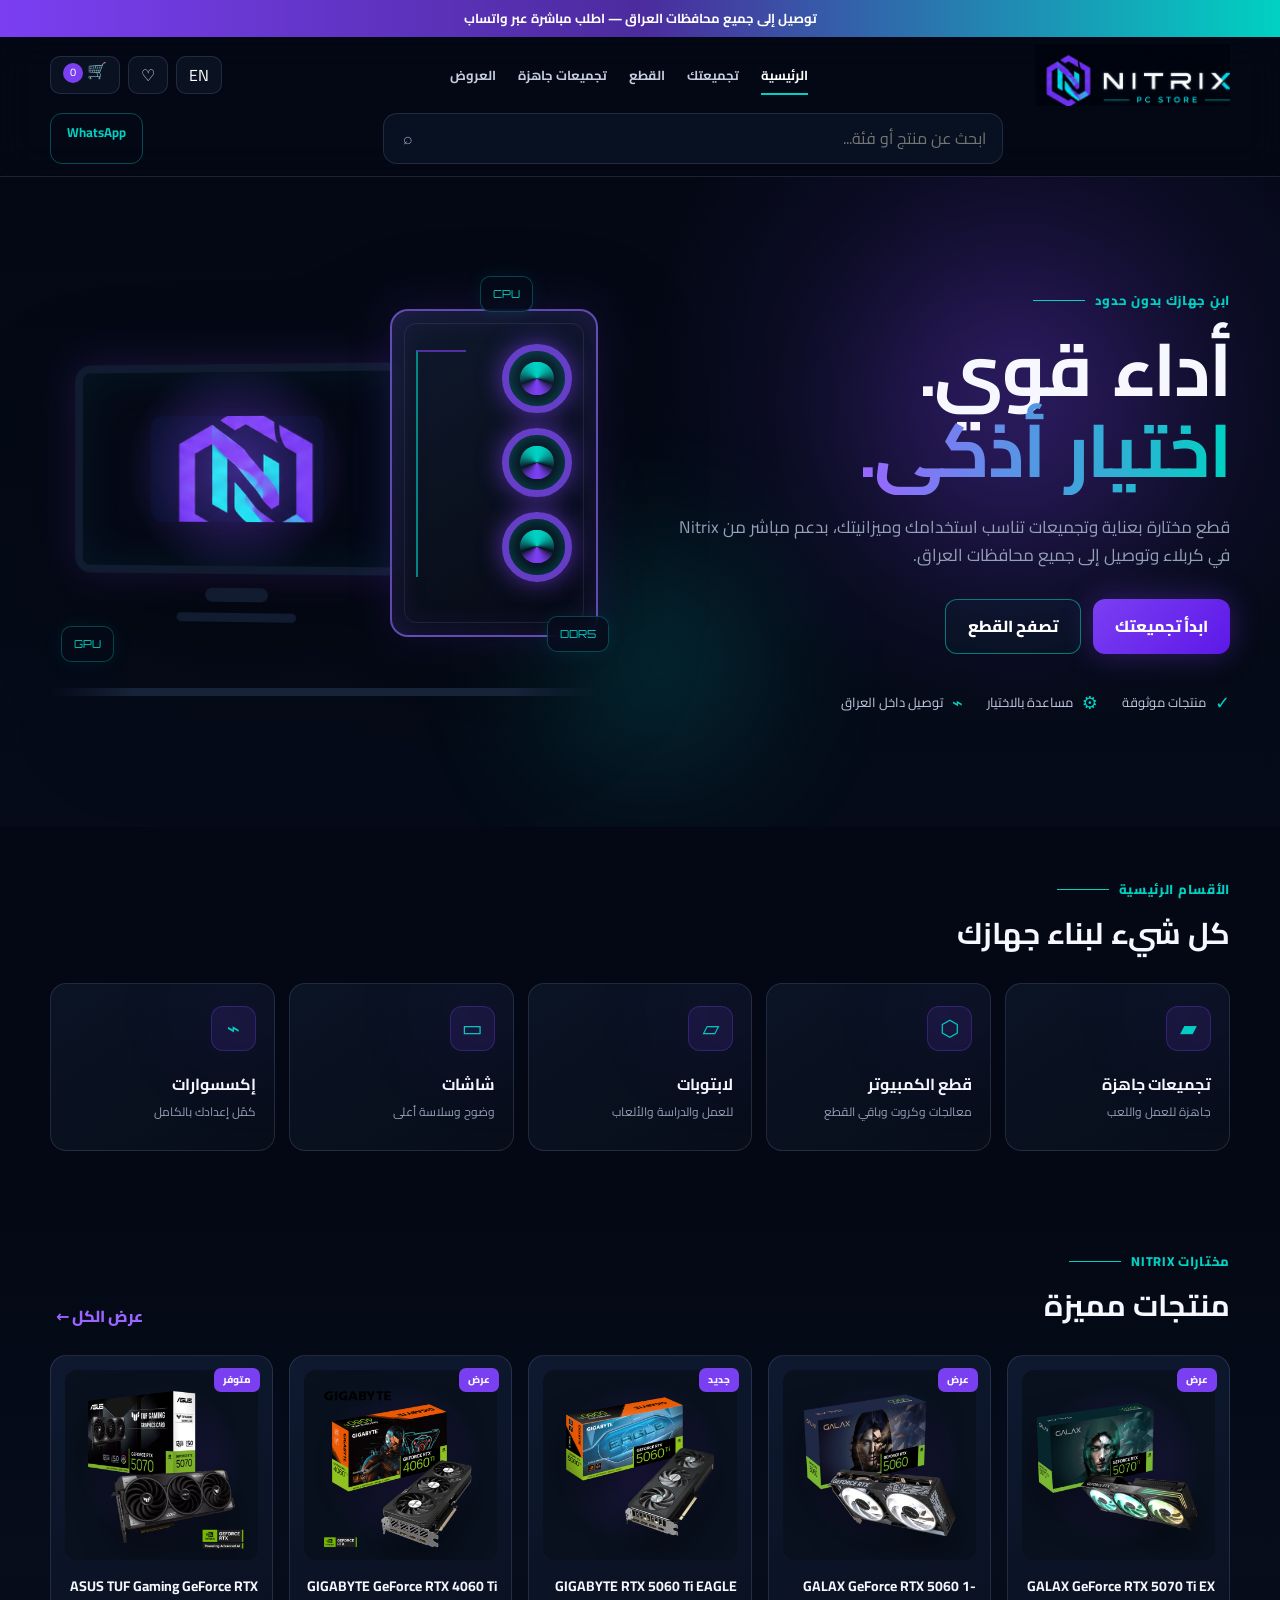
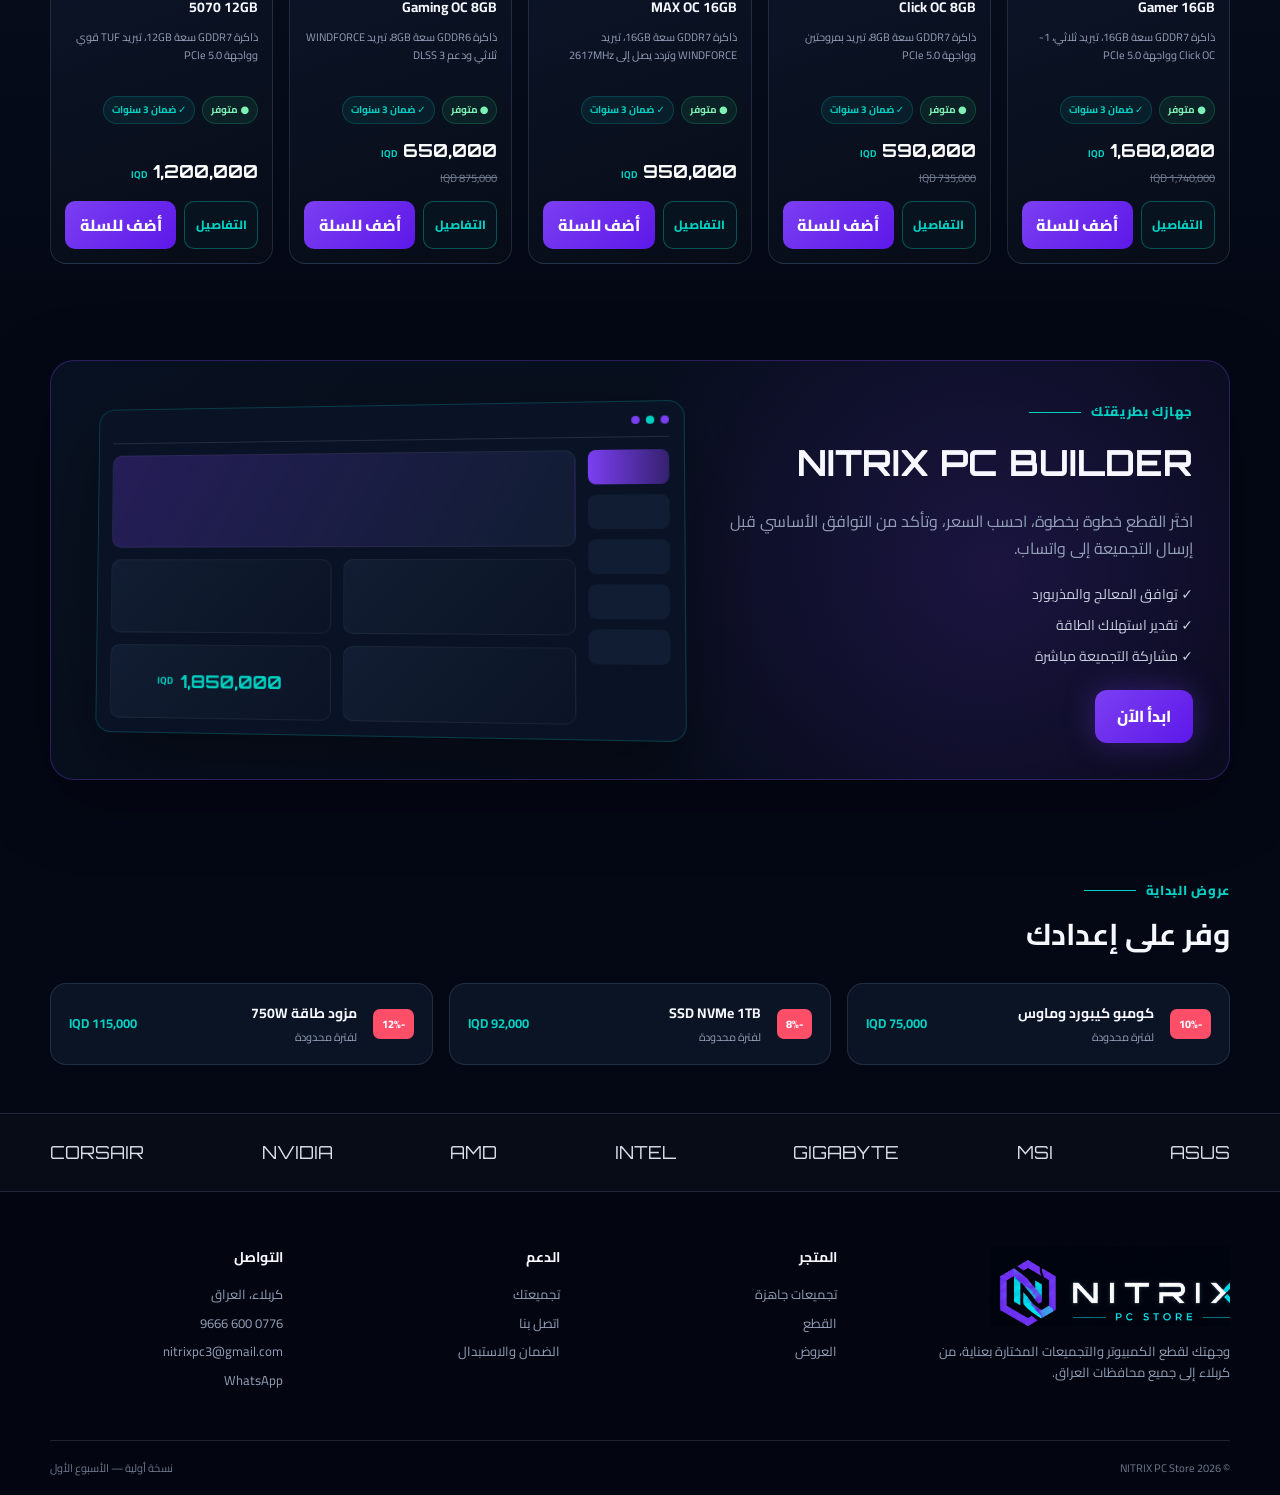
==== index.html @ d8cc4f09 "Add files via upload" ====
<!doctype html>
<html lang="ar" dir="rtl">
<head>
  <meta charset="utf-8" />
  <meta name="viewport" content="width=device-width,initial-scale=1" />
  <meta name="description" content="NITRIX PC Store — تجميعات وقطع كمبيوتر في كربلاء مع توصيل إلى جميع محافظات العراق" />
  <title>NITRIX | PC Store</title>
  <link rel="preconnect" href="https://fonts.googleapis.com">
  <link rel="preconnect" href="https://fonts.gstatic.com" crossorigin>
  <link href="https://fonts.googleapis.com/css2?family=Cairo:wght@400;500;600;700;800&family=Orbitron:wght@500;600;700&display=swap" rel="stylesheet">
  <link rel="stylesheet" href="styles.css" />
</head>
<body>
  <div class="announcement" data-i18n="announcement">توصيل إلى جميع محافظات العراق — اطلب مباشرة عبر واتساب</div>

  <header class="site-header">
    <div class="container header-row">
      <a class="brand" href="#home" aria-label="Nitrix home">
        <img src="assets/nitrix-logo-full.png" alt="NITRIX PC Store" />
      </a>

      <button class="menu-toggle" aria-label="فتح القائمة" aria-expanded="false">☰</button>
      <nav class="main-nav" aria-label="Main navigation">
        <a class="active" href="#home" data-i18n="navHome">الرئيسية</a>
        <a href="pc-builder.html" data-i18n="navBuilder">تجميعتك</a>
        <a href="graphics-cards.html" data-i18n="navComponents">القطع</a>
        <a href="#products" data-i18n="navPrebuilt">تجميعات جاهزة</a>
        <a href="#deals" data-i18n="navDeals">العروض</a>
      </nav>

      <div class="header-actions">
        <button class="lang-btn" id="langBtn" type="button">EN</button>
        <button class="icon-btn" aria-label="المفضلة">♡</button>
        <a class="cart-btn" href="cart.html" aria-label="السلة">🛒 <span id="cartCount">0</span></a>
      </div>
    </div>

    <div class="container search-row">
      <form class="search-box" id="searchForm">
        <input id="searchInput" type="search" data-i18n-placeholder="searchPlaceholder" placeholder="ابحث عن منتج أو فئة..." />
        <button type="submit" aria-label="بحث">⌕</button>
      </form>
      <a class="whatsapp-mini" href="https://wa.me/9647766009666" target="_blank" rel="noreferrer">WhatsApp</a>
    </div>
  </header>

  <main id="home">
    <section class="hero section-pad">
      <div class="hero-glow hero-glow-one"></div>
      <div class="hero-glow hero-glow-two"></div>
      <div class="container hero-grid">
        <div class="hero-copy">
          <span class="eyebrow" data-i18n="heroEyebrow">ابنِ جهازك بدون حدود</span>
          <h1 data-i18n="heroTitle">أداء قوي.<br><span>اختيار أذكى.</span></h1>
          <p data-i18n="heroText">قطع مختارة بعناية وتجميعات تناسب استخدامك وميزانيتك، بدعم مباشر من Nitrix في كربلاء وتوصيل إلى جميع محافظات العراق.</p>
          <div class="hero-actions">
            <a class="btn btn-primary" href="pc-builder.html" data-i18n="buildBtn">ابدأ تجميعتك</a>
            <a class="btn btn-outline" href="#categories" data-i18n="shopBtn">تصفح القطع</a>
          </div>
          <div class="trust-row">
            <div><strong>✓</strong><span data-i18n="trustQuality">منتجات موثوقة</span></div>
            <div><strong>⚙</strong><span data-i18n="trustSupport">مساعدة بالاختيار</span></div>
            <div><strong>⌁</strong><span data-i18n="trustDelivery">توصيل داخل العراق</span></div>
          </div>
        </div>

        <div class="hero-visual" aria-label="Gaming PC illustration">
          <div class="pc-scene">
            <div class="monitor">
              <img src="assets/nitrix-logo-icon.png" alt="Nitrix" />
              <div class="monitor-stand"></div>
            </div>
            <div class="pc-case">
              <div class="fan fan-one"></div>
              <div class="fan fan-two"></div>
              <div class="fan fan-three"></div>
              <span class="case-line"></span>
            </div>
            <div class="desk-line"></div>
          </div>
          <div class="floating-chip chip-one">GPU</div>
          <div class="floating-chip chip-two">CPU</div>
          <div class="floating-chip chip-three">DDR5</div>
        </div>
      </div>
    </section>

    <section id="categories" class="section-pad compact">
      <div class="container">
        <div class="section-head">
          <div>
            <span class="eyebrow" data-i18n="categoriesEyebrow">الأقسام الرئيسية</span>
            <h2 data-i18n="categoriesTitle">كل شيء لبناء جهازك</h2>
          </div>
        </div>
        <div class="category-grid">
          <a href="#products" class="category-card"><span class="cat-icon">▰</span><h3 data-i18n="catPrebuilt">تجميعات جاهزة</h3><p data-i18n="catPrebuiltText">جاهزة للعمل واللعب</p></a>
          <a href="graphics-cards.html" class="category-card"><span class="cat-icon">⬡</span><h3 data-i18n="catComponents">قطع الكمبيوتر</h3><p data-i18n="catComponentsText">معالجات وكروت وباقي القطع</p></a>
          <a href="#products" class="category-card"><span class="cat-icon">▱</span><h3 data-i18n="catLaptops">لابتوبات</h3><p data-i18n="catLaptopsText">للعمل والدراسة والألعاب</p></a>
          <a href="#products" class="category-card"><span class="cat-icon">▭</span><h3 data-i18n="catMonitors">شاشات</h3><p data-i18n="catMonitorsText">وضوح وسلاسة أعلى</p></a>
          <a href="#products" class="category-card"><span class="cat-icon">⌁</span><h3 data-i18n="catAccessories">إكسسوارات</h3><p data-i18n="catAccessoriesText">كمّل إعدادك بالكامل</p></a>
        </div>
      </div>
    </section>

    <section id="products" class="section-pad compact products-section">
      <div class="container">
        <div class="section-head">
          <div><span class="eyebrow" data-i18n="featuredEyebrow">مختارات Nitrix</span><h2 data-i18n="featuredTitle">منتجات مميزة</h2></div>
          <button class="text-link" id="showAllBtn" data-i18n="viewAll">عرض الكل ←</button>
        </div>
        <div class="product-grid" id="productGrid"></div>
      </div>
    </section>

    <section id="builder" class="section-pad compact">
      <div class="container builder-card">
        <div class="builder-copy">
          <span class="eyebrow" data-i18n="builderEyebrow">جهازك بطريقتك</span>
          <h2 data-i18n="builderTitle">NITRIX PC BUILDER</h2>
          <p data-i18n="builderText">اختَر القطع خطوة بخطوة، احسب السعر، وتأكد من التوافق الأساسي قبل إرسال التجميعة إلى واتساب.</p>
          <div class="builder-points">
            <span data-i18n="builderPoint1">✓ توافق المعالج والمذربورد</span>
            <span data-i18n="builderPoint2">✓ تقدير استهلاك الطاقة</span>
            <span data-i18n="builderPoint3">✓ مشاركة التجميعة مباشرة</span>
          </div>
          <a class="btn btn-primary" href="pc-builder.html" data-i18n="startBuilding">ابدأ الآن</a>
        </div>
        <div class="builder-ui" aria-hidden="true">
          <div class="builder-top"><i></i><i></i><i></i></div>
          <div class="builder-layout">
            <div class="builder-sidebar"><span></span><span></span><span></span><span></span><span></span></div>
            <div class="builder-main">
              <div class="ui-card wide"></div>
              <div class="ui-row"><div class="ui-card"></div><div class="ui-card"></div></div>
              <div class="ui-row"><div class="ui-card"></div><div class="ui-card price"><b>1,850,000</b><small>IQD</small></div></div>
            </div>
          </div>
        </div>
      </div>
    </section>

    <section id="deals" class="section-pad compact">
      <div class="container">
        <div class="section-head">
          <div><span class="eyebrow" data-i18n="dealsEyebrow">عروض البداية</span><h2 data-i18n="dealsTitle">وفر على إعدادك</h2></div>
        </div>
        <div class="deals-grid">
          <article class="deal-card"><span>-10%</span><div><h3 data-i18n="deal1">كومبو كيبورد وماوس</h3><p data-i18n="dealLimited">لفترة محدودة</p></div><strong>75,000 IQD</strong></article>
          <article class="deal-card"><span>-8%</span><div><h3 data-i18n="deal2">SSD NVMe 1TB</h3><p data-i18n="dealLimited">لفترة محدودة</p></div><strong>92,000 IQD</strong></article>
          <article class="deal-card"><span>-12%</span><div><h3 data-i18n="deal3">مزود طاقة 750W</h3><p data-i18n="dealLimited">لفترة محدودة</p></div><strong>115,000 IQD</strong></article>
        </div>
      </div>
    </section>

    <section class="brands-strip">
      <div class="container brands-row" aria-label="Brands">
        <span>ASUS</span><span>MSI</span><span>GIGABYTE</span><span>INTEL</span><span>AMD</span><span>NVIDIA</span><span>CORSAIR</span>
      </div>
    </section>
  </main>

  <footer class="site-footer">
    <div class="container footer-grid">
      <div class="footer-brand">
        <img src="assets/nitrix-logo-full.png" alt="NITRIX" />
        <p data-i18n="footerText">وجهتك لقطع الكمبيوتر والتجميعات المختارة بعناية، من كربلاء إلى جميع محافظات العراق.</p>
      </div>
      <div><h3 data-i18n="footerShop">المتجر</h3><a href="#products" data-i18n="navPrebuilt">تجميعات جاهزة</a><a href="graphics-cards.html" data-i18n="navComponents">القطع</a><a href="#deals" data-i18n="navDeals">العروض</a></div>
      <div><h3 data-i18n="footerSupport">الدعم</h3><a href="pc-builder.html" data-i18n="navBuilder">تجميعتك</a><a href="https://wa.me/9647766009666" target="_blank" data-i18n="contactUs">اتصل بنا</a><a href="#" data-i18n="warranty">الضمان والاستبدال</a></div>
      <div><h3 data-i18n="footerContact">التواصل</h3><p>كربلاء، العراق</p><a href="tel:+9647766009666">0776 600 9666</a><a href="mailto:nitrixpc3@gmail.com">nitrixpc3@gmail.com</a><a href="https://wa.me/9647766009666" target="_blank">WhatsApp</a></div>
    </div>
    <div class="container footer-bottom"><span>© 2026 NITRIX PC Store</span><span data-i18n="prototypeNote">نسخة أولية — الأسبوع الأول</span></div>
  </footer>

  <div class="toast" id="toast" role="status" aria-live="polite"></div>
  <script src="products.js"></script>
  <script src="script.js"></script>
</body>
</html>
---- styles.css ----
:root{
  --bg:#040815;--bg-soft:#08101f;--card:#0b1425;--card-2:#0e1930;
  --text:#f7f8ff;--muted:#94a0b8;--purple:#7b3ff2;--purple-2:#9b65ff;
  --cyan:#00d1c2;--line:rgba(161,180,220,.16);--danger:#ff4f68;
  --shadow:0 20px 70px rgba(0,0,0,.35);--radius:18px;
}
*{box-sizing:border-box}html{scroll-behavior:smooth}body{margin:0;background:var(--bg);color:var(--text);font-family:"Cairo",system-ui,sans-serif;line-height:1.65;overflow-x:hidden}
a{color:inherit;text-decoration:none}button,input{font:inherit}.container{width:min(1180px,calc(100% - 32px));margin:auto}.section-pad{padding:72px 0}.section-pad.compact{padding:48px 0}.announcement{padding:8px 16px;text-align:center;background:linear-gradient(90deg,var(--purple),#4c2b9e,var(--cyan));font-size:13px;font-weight:700;color:white}.site-header{position:sticky;top:0;z-index:50;background:rgba(4,8,21,.88);backdrop-filter:blur(18px);border-bottom:1px solid var(--line)}.header-row{min-height:76px;display:flex;align-items:center;gap:24px}.brand{display:block;width:195px;min-width:195px;overflow:hidden}.brand img{display:block;width:100%;height:62px;object-fit:cover;object-position:center}.main-nav{display:flex;align-items:center;gap:22px;margin-inline:auto}.main-nav a{font-size:13px;font-weight:700;color:#c7cde0;position:relative;padding:26px 0}.main-nav a:after{content:"";position:absolute;inset-inline:0;bottom:17px;height:2px;background:var(--cyan);transform:scaleX(0);transition:.2s}.main-nav a:hover,.main-nav a.active{color:white}.main-nav a:hover:after,.main-nav a.active:after{transform:scaleX(1)}.header-actions{display:flex;gap:8px;align-items:center}.lang-btn,.icon-btn,.cart-btn,.menu-toggle{border:1px solid var(--line);background:#0a1222;color:white;border-radius:10px;min-height:38px;padding:0 12px;cursor:pointer}.cart-btn span{display:inline-grid;place-items:center;min-width:20px;height:20px;border-radius:20px;background:var(--purple);font-size:11px}.menu-toggle{display:none;font-size:20px}.search-row{display:flex;gap:12px;padding-bottom:12px}.search-box{display:flex;flex:1;max-width:620px;margin-inline:auto;background:#081121;border:1px solid var(--line);border-radius:14px;overflow:hidden}.search-box input{flex:1;background:none;border:0;outline:0;color:white;padding:11px 16px}.search-box button{width:48px;background:none;border:0;color:var(--muted);cursor:pointer}.whatsapp-mini{border:1px solid rgba(0,209,194,.35);color:var(--cyan);padding:8px 16px;border-radius:12px;font-weight:700;font-size:13px}.hero{position:relative;min-height:650px;display:flex;align-items:center;background:radial-gradient(circle at 80% 28%,rgba(123,63,242,.15),transparent 33%),linear-gradient(180deg,#040815,#050b18);overflow:hidden}.hero-grid{display:grid;grid-template-columns:1.05fr 1fr;align-items:center;gap:56px;position:relative;z-index:2}.hero-copy h1{font-family:"Orbitron","Cairo",sans-serif;font-size:clamp(42px,6vw,74px);line-height:1.1;margin:14px 0 24px;letter-spacing:-2px}.hero-copy h1 span{color:transparent;background:linear-gradient(90deg,var(--purple-2),var(--cyan));background-clip:text;-webkit-background-clip:text}.hero-copy p{max-width:620px;color:var(--muted);font-size:17px;margin-bottom:30px}.eyebrow{display:inline-flex;align-items:center;gap:10px;color:var(--cyan);font-size:13px;font-weight:800;letter-spacing:.7px;text-transform:uppercase}.eyebrow:after{content:"";width:52px;height:1px;background:var(--cyan)}.hero-actions{display:flex;gap:12px;flex-wrap:wrap}.btn{border:0;border-radius:12px;padding:13px 22px;font-weight:800;cursor:pointer;display:inline-flex;align-items:center;justify-content:center;transition:.2s}.btn-primary{background:linear-gradient(135deg,var(--purple),#5d18e8);color:white;box-shadow:0 0 30px rgba(123,63,242,.35)}.btn-primary:hover{transform:translateY(-2px);box-shadow:0 0 40px rgba(123,63,242,.5)}.btn-outline{border:1px solid rgba(0,209,194,.55);color:white;background:rgba(0,209,194,.03)}.trust-row{display:flex;gap:24px;margin-top:34px;flex-wrap:wrap}.trust-row div{display:flex;align-items:center;gap:9px;color:#c4cbe0;font-size:13px}.trust-row strong{color:var(--cyan);font-size:18px}.hero-visual{position:relative;min-height:470px}.pc-scene{position:absolute;inset:30px 0 20px;filter:drop-shadow(0 30px 50px rgba(0,0,0,.45))}.monitor{position:absolute;left:4%;top:16%;width:60%;aspect-ratio:16/10;border:8px solid #111c30;border-radius:16px;background:radial-gradient(circle at center,rgba(123,63,242,.45),rgba(4,8,21,.92) 60%),linear-gradient(135deg,#09162b,#050816);box-shadow:inset 0 0 45px rgba(0,209,194,.08),0 0 40px rgba(123,63,242,.2);display:grid;place-items:center;transform:perspective(900px) rotateY(-5deg)}.monitor img{width:55%;height:55%;object-fit:cover;border-radius:10px;mix-blend-mode:screen}.monitor-stand{position:absolute;width:20%;height:14px;background:#111c30;bottom:-36px;border-radius:10px}.monitor-stand:after{content:"";position:absolute;width:120px;height:9px;background:#111c30;left:50%;transform:translateX(-50%);top:25px;border-radius:10px}.pc-case{position:absolute;right:0;top:3%;width:38%;height:78%;border:2px solid rgba(143,107,255,.65);border-radius:18px;background:linear-gradient(145deg,rgba(17,28,48,.92),rgba(6,10,20,.95));box-shadow:inset 0 0 35px rgba(123,63,242,.18),0 0 45px rgba(123,63,242,.15);overflow:hidden}.pc-case:before{content:"";position:absolute;inset:12px;border:1px solid rgba(255,255,255,.08);border-radius:12px}.fan{position:absolute;right:12%;width:34%;aspect-ratio:1;border-radius:50%;border:7px solid rgba(132,78,255,.75);box-shadow:0 0 25px rgba(123,63,242,.65),inset 0 0 18px rgba(0,209,194,.35)}.fan:before,.fan:after{content:"";position:absolute;inset:20%;border-radius:50%;background:conic-gradient(var(--cyan),transparent 30%,var(--purple),transparent 70%,var(--cyan));animation:spin 4s linear infinite}.fan-one{top:10%}.fan-two{top:36%}.fan-three{top:62%}.case-line{position:absolute;left:12%;top:12%;width:24%;height:70%;border-left:2px solid var(--cyan);border-top:2px solid var(--purple);opacity:.6}.desk-line{position:absolute;left:0;right:0;bottom:5%;height:8px;border-radius:10px;background:linear-gradient(90deg,transparent,#172339 15%,#172339 85%,transparent)}.floating-chip{position:absolute;padding:8px 12px;border:1px solid rgba(0,209,194,.3);background:rgba(5,11,24,.72);backdrop-filter:blur(8px);border-radius:10px;color:var(--cyan);font-family:"Orbitron";font-size:11px;box-shadow:0 0 20px rgba(0,209,194,.08)}.chip-one{left:2%;bottom:16%}.chip-two{right:12%;top:2%}.chip-three{right:-2%;bottom:18%}.hero-glow{position:absolute;border-radius:50%;filter:blur(80px);opacity:.25}.hero-glow-one{width:280px;height:280px;background:var(--purple);right:10%;top:15%}.hero-glow-two{width:180px;height:180px;background:var(--cyan);right:42%;bottom:12%}@keyframes spin{to{transform:rotate(360deg)}}.section-head{display:flex;align-items:end;justify-content:space-between;gap:20px;margin-bottom:24px}.section-head h2{margin:8px 0 0;font-size:30px}.text-link{border:0;background:none;color:var(--purple-2);font-weight:800;cursor:pointer}.category-grid{display:grid;grid-template-columns:repeat(5,1fr);gap:14px}.category-card{padding:22px 18px;background:linear-gradient(145deg,var(--card),#070d19);border:1px solid var(--line);border-radius:16px;min-height:168px;position:relative;overflow:hidden;transition:.25s}.category-card:before{content:"";position:absolute;width:90px;height:90px;border-radius:50%;background:var(--purple);filter:blur(55px);opacity:.12;top:-20px;right:-20px}.category-card:hover{transform:translateY(-5px);border-color:rgba(123,63,242,.6)}.cat-icon{display:grid;place-items:center;width:45px;height:45px;border-radius:12px;background:rgba(123,63,242,.12);border:1px solid rgba(123,63,242,.3);color:var(--cyan);font-size:22px}.category-card h3{font-size:16px;margin:20px 0 5px}.category-card p{margin:0;color:var(--muted);font-size:12px}.products-section{background:linear-gradient(180deg,transparent,rgba(8,16,31,.55),transparent)}.product-grid{display:grid;grid-template-columns:repeat(auto-fit,minmax(205px,1fr));gap:16px}.product-card{background:linear-gradient(160deg,var(--card-2),#070c17);border:1px solid var(--line);border-radius:16px;padding:14px;position:relative;display:flex;flex-direction:column;min-height:445px;transition:.25s}.product-card:hover{transform:translateY(-5px);border-color:rgba(123,63,242,.55);box-shadow:0 20px 55px rgba(0,0,0,.28)}.product-badge{position:absolute;top:12px;right:12px;padding:4px 9px;border-radius:7px;background:var(--purple);font-size:10px;font-weight:800;z-index:2}.product-visual{height:190px;border-radius:12px;background:radial-gradient(circle,rgba(123,63,242,.22),transparent 60%),#09111f;display:grid;place-items:center;margin-bottom:16px;overflow:hidden;padding:10px}.product-visual img{width:100%;height:100%;object-fit:contain;filter:drop-shadow(0 16px 18px rgba(0,0,0,.45));transition:.25s}.product-card:hover .product-visual img{transform:scale(1.035)}.product-card h3{font-size:14px;margin:0 0 8px;line-height:1.55;min-height:44px}.product-specs{margin:0 0 12px;color:var(--muted);font-size:11px;line-height:1.7;min-height:56px}.product-meta{display:flex;flex-wrap:wrap;gap:7px;margin-bottom:12px}.stock-pill,.warranty-pill{display:inline-flex;align-items:center;padding:5px 8px;border-radius:999px;font-size:10px;font-weight:700}.stock-pill{color:#7ef2b5;background:rgba(31,197,120,.1);border:1px solid rgba(31,197,120,.24)}.warranty-pill{color:var(--cyan);background:rgba(0,209,194,.08);border:1px solid rgba(0,209,194,.2)}.price-wrap{margin-top:auto}.price{font-family:"Orbitron";font-size:18px;font-weight:700;color:white}.price small{font-size:10px;color:var(--cyan);font-family:"Cairo"}.old-price{margin-top:3px;color:#717c91;font-size:11px;text-decoration:line-through}.add-btn{margin-top:14px;width:100%;background:linear-gradient(135deg,var(--purple),#5d18e8);border:0;color:white;padding:11px;border-radius:10px;font-weight:800;cursor:pointer}.add-btn:hover{filter:brightness(1.12)}.builder-card{display:grid;grid-template-columns:.9fr 1.1fr;align-items:center;gap:32px;padding:36px;border:1px solid rgba(123,63,242,.32);border-radius:24px;background:radial-gradient(circle at 80% 50%,rgba(123,63,242,.18),transparent 40%),linear-gradient(135deg,#081121,#050916);overflow:hidden;box-shadow:var(--shadow)}.builder-copy h2{font-family:"Orbitron";font-size:36px;margin:9px 0 12px}.builder-copy p{color:var(--muted)}.builder-points{display:grid;gap:8px;margin:22px 0}.builder-points span{color:#cad0df;font-size:14px}.builder-ui{background:#091325;border:1px solid rgba(0,209,194,.22);border-radius:16px;padding:14px;transform:perspective(1000px) rotateY(-6deg) rotateX(2deg);box-shadow:0 30px 80px rgba(0,0,0,.4)}.builder-top{display:flex;gap:6px;padding-bottom:12px;border-bottom:1px solid var(--line)}.builder-top i{width:8px;height:8px;border-radius:50%;background:var(--purple)}.builder-top i:nth-child(2){background:var(--cyan)}.builder-layout{display:grid;grid-template-columns:78px 1fr;gap:12px;padding-top:12px}.builder-sidebar{display:grid;align-content:start;gap:10px}.builder-sidebar span{height:34px;border-radius:8px;background:#111d32}.builder-sidebar span:first-child{background:linear-gradient(90deg,var(--purple),#34216f)}.builder-main{display:grid;gap:12px}.ui-row{display:grid;grid-template-columns:1fr 1fr;gap:12px}.ui-card{height:75px;border-radius:10px;background:linear-gradient(135deg,#111d32,#0b1425);border:1px solid rgba(255,255,255,.05)}.ui-card.wide{height:95px;background:linear-gradient(120deg,rgba(123,63,242,.25),#111d32)}.ui-card.price{display:flex;align-items:center;justify-content:center;gap:8px;color:var(--cyan)}.deals-grid{display:grid;grid-template-columns:repeat(3,1fr);gap:16px}.deal-card{display:grid;grid-template-columns:auto 1fr auto;align-items:center;gap:16px;padding:18px;background:var(--card);border:1px solid var(--line);border-radius:16px}.deal-card>span{background:var(--danger);padding:6px 9px;border-radius:7px;font-weight:800;font-size:11px}.deal-card h3{margin:0;font-size:14px}.deal-card p{margin:2px 0 0;color:var(--muted);font-size:11px}.deal-card strong{color:var(--cyan);font-size:13px}.brands-strip{border-block:1px solid var(--line);background:#070c16}.brands-row{display:flex;gap:44px;justify-content:space-between;align-items:center;overflow:auto;padding:24px 0;font-family:"Orbitron";color:#d9ddea;font-size:18px;white-space:nowrap}.site-footer{padding-top:54px;background:#030610}.footer-grid{display:grid;grid-template-columns:1.5fr repeat(3,1fr);gap:44px}.footer-brand img{width:240px;height:80px;object-fit:cover}.footer-brand p{max-width:310px;color:var(--muted)}.footer-grid h3{font-size:14px;margin:0 0 15px}.footer-grid a,.footer-grid p{display:block;color:var(--muted);font-size:13px;margin:7px 0}.footer-grid a:hover{color:var(--cyan)}.footer-bottom{margin-top:42px;padding:18px 0;border-top:1px solid var(--line);display:flex;justify-content:space-between;color:#6f7990;font-size:11px}.toast{position:fixed;bottom:24px;left:50%;transform:translate(-50%,30px);background:#111a2d;border:1px solid rgba(0,209,194,.35);color:white;padding:12px 18px;border-radius:12px;opacity:0;pointer-events:none;transition:.25s;z-index:99}.toast.show{opacity:1;transform:translate(-50%,0)}
@media(max-width:1000px){.main-nav{position:fixed;top:120px;left:16px;right:16px;background:#08101f;border:1px solid var(--line);border-radius:16px;padding:12px;display:none;flex-direction:column;align-items:stretch}.main-nav.open{display:flex}.main-nav a{padding:10px}.main-nav a:after{display:none}.menu-toggle{display:block}.header-row{gap:10px}.brand{margin-inline-end:auto}.hero-grid,.builder-card{grid-template-columns:1fr}.hero-visual{min-height:420px}.category-grid{grid-template-columns:repeat(3,1fr)}.product-grid{grid-template-columns:repeat(2,1fr)}.footer-grid{grid-template-columns:repeat(2,1fr)}}
@media(max-width:650px){.container{width:min(100% - 22px,1180px)}.section-pad{padding:52px 0}.section-pad.compact{padding:36px 0}.announcement{font-size:11px}.header-row{min-height:66px}.brand{width:145px;min-width:145px}.brand img{height:52px}.header-actions .icon-btn{display:none}.search-row{padding-bottom:10px}.whatsapp-mini{display:none}.hero{min-height:auto}.hero-grid{gap:20px}.hero-copy h1{font-size:39px;letter-spacing:-1px}.hero-copy p{font-size:15px}.hero-visual{min-height:330px}.category-grid{grid-template-columns:repeat(2,1fr)}.category-card{min-height:150px}.product-grid{grid-template-columns:1fr}.product-card{min-height:430px}.builder-card{padding:22px}.builder-copy h2{font-size:27px}.builder-ui{transform:none}.deals-grid{grid-template-columns:1fr}.deal-card{grid-template-columns:auto 1fr}.deal-card strong{grid-column:2}.footer-grid{grid-template-columns:1fr 1fr;gap:25px}.footer-brand{grid-column:1/-1}.footer-bottom{flex-direction:column;gap:6px}.trust-row{gap:14px}.monitor{width:62%}.pc-case{width:38%}}
.product-actions-row{display:grid;grid-template-columns:.8fr 1.2fr;gap:8px;margin-top:14px}.product-actions-row .add-btn{margin-top:0}.details-btn{display:flex;align-items:center;justify-content:center;border:1px solid rgba(0,209,194,.34);color:var(--cyan);border-radius:10px;padding:10px 8px;font-size:12px;font-weight:800;background:rgba(0,209,194,.03)}.details-btn:hover{background:rgba(0,209,194,.1)}
/* Catalog page */
.catalog-hero{padding:58px 0 38px;background:radial-gradient(circle at 85% 30%,rgba(123,63,242,.18),transparent 32%),linear-gradient(180deg,#050a18,#070d1b);border-bottom:1px solid var(--line)}
.catalog-hero-inner{display:flex;align-items:end;justify-content:space-between;gap:30px}.catalog-hero h1{font-family:"Orbitron","Cairo",sans-serif;font-size:clamp(38px,6vw,68px);margin:8px 0 10px}.catalog-hero p{max-width:720px;color:var(--muted);margin:0}.catalog-stat{min-width:170px;padding:20px;border:1px solid rgba(123,63,242,.35);border-radius:18px;background:rgba(9,17,33,.75);text-align:center}.catalog-stat strong{display:block;font-family:"Orbitron";font-size:34px;color:var(--cyan)}.catalog-stat span{font-size:12px;color:var(--muted)}
.catalog-layout{display:grid;grid-template-columns:250px 1fr;gap:24px;align-items:start}.filters-panel{position:sticky;top:150px;padding:20px;background:linear-gradient(145deg,var(--card),#070d18);border:1px solid var(--line);border-radius:18px}.filter-heading{display:flex;align-items:center;justify-content:space-between;margin-bottom:18px}.filter-heading h2{margin:0;font-size:18px}.filter-heading button{border:0;background:none;color:var(--cyan);font-size:11px;cursor:pointer}.filter-label{display:block;color:#dce2f1;font-size:12px;font-weight:800;margin-bottom:8px}.filter-input{width:100%;border:1px solid var(--line);background:#071020;color:white;border-radius:10px;padding:10px 12px;outline:none}.filter-input:focus{border-color:rgba(0,209,194,.55)}.filter-group{padding-top:18px;margin-top:18px;border-top:1px solid var(--line)}.filter-group label{display:flex;align-items:center;gap:9px;color:var(--muted);font-size:13px;margin:9px 0;cursor:pointer}.filter-group input{accent-color:var(--purple)}.catalog-content{min-width:0}.catalog-toolbar{display:flex;align-items:center;justify-content:space-between;gap:16px;padding:0 0 16px}.catalog-toolbar p{margin:0;color:var(--muted);font-size:13px}.catalog-toolbar select{background:#091223;color:white;border:1px solid var(--line);border-radius:10px;padding:9px 12px}.catalog-grid{grid-template-columns:repeat(3,minmax(0,1fr))}.empty-state{grid-column:1/-1;padding:50px 20px;text-align:center;border:1px dashed rgba(123,63,242,.35);border-radius:18px;color:var(--muted)}

/* Product detail page */
.product-page-section{padding:32px 0 58px;background:radial-gradient(circle at 18% 25%,rgba(0,209,194,.08),transparent 30%),linear-gradient(180deg,#050916,#050a16)}.breadcrumbs{display:flex;align-items:center;gap:8px;color:var(--muted);font-size:12px;margin-bottom:24px;overflow:auto;white-space:nowrap}.breadcrumbs a:hover{color:var(--cyan)}.product-detail{display:grid;grid-template-columns:1fr 1fr;gap:34px;align-items:stretch}.product-gallery,.product-info-panel{border:1px solid var(--line);border-radius:24px;background:linear-gradient(150deg,#0a1325,#060b16);overflow:hidden}.product-gallery{padding:24px}.main-product-image{min-height:510px;display:grid;place-items:center;border-radius:18px;background:radial-gradient(circle,rgba(123,63,242,.22),transparent 58%),#07101e;padding:28px}.main-product-image img{width:100%;height:100%;max-height:460px;object-fit:contain;filter:drop-shadow(0 28px 32px rgba(0,0,0,.5))}.gallery-note{margin-top:14px;text-align:center;color:#79839a;font-family:"Orbitron";font-size:11px;letter-spacing:1px}.product-info-panel{padding:34px;position:relative}.product-page-badge{display:inline-flex;padding:5px 10px;border-radius:8px;background:var(--purple);font-size:11px;font-weight:800}.product-brand{color:var(--cyan);font-family:"Orbitron";font-size:12px;letter-spacing:1px;margin:18px 0 7px}.product-info-panel h1{font-size:clamp(27px,4vw,45px);line-height:1.25;margin:0 0 14px}.product-page-desc{color:var(--muted);font-size:15px;margin:0 0 18px}.product-page-meta{margin:12px 0 20px}.delivery-pill{display:inline-flex;align-items:center;padding:5px 8px;border-radius:999px;font-size:10px;font-weight:700;color:#d7c7ff;background:rgba(123,63,242,.1);border:1px solid rgba(123,63,242,.26)}.price-box{padding:20px;border:1px solid rgba(0,209,194,.2);background:rgba(0,209,194,.035);border-radius:16px}.price-box>span{display:block;color:var(--muted);font-size:12px}.price-box strong{display:block;font-family:"Orbitron";font-size:31px;margin:3px 0;color:white}.price-box strong small{font-family:"Cairo";font-size:12px;color:var(--cyan)}.price-box del{display:block;color:#6f7890;font-size:13px}.price-box p{margin:8px 0 0;color:#7f8aa2;font-size:11px}.purchase-row{display:flex;align-items:center;justify-content:space-between;margin:22px 0 14px}.purchase-row>span{font-size:13px;font-weight:800}.qty-control{display:flex;align-items:center;border:1px solid var(--line);border-radius:10px;overflow:hidden}.qty-control button{width:38px;height:38px;border:0;background:#0b1528;color:white;cursor:pointer}.qty-control b{min-width:42px;text-align:center}.product-cta-row{display:grid;grid-template-columns:1fr 1fr;gap:10px}.whatsapp-order{background:#12a96f;color:white}.whatsapp-order:hover{filter:brightness(1.08)}.detail-lower-grid{display:grid;grid-template-columns:1.3fr .7fr;gap:22px}.specs-card,.service-card{background:linear-gradient(145deg,var(--card),#070c17);border:1px solid var(--line);border-radius:20px;padding:26px}.specs-card h2{margin:8px 0 22px}.specs-table{display:grid}.spec-row{display:grid;grid-template-columns:.8fr 1.2fr;gap:20px;padding:14px 0;border-bottom:1px solid var(--line)}.spec-row:last-child{border-bottom:0}.spec-row span{color:var(--muted);font-size:13px}.spec-row strong{font-size:13px}.service-card{display:grid;align-content:start;gap:6px}.service-item{display:grid;grid-template-columns:40px 1fr;gap:12px;padding:17px 0;border-bottom:1px solid var(--line)}.service-item:last-child{border-bottom:0}.service-item>span{display:grid;place-items:center;width:38px;height:38px;border-radius:11px;color:var(--cyan);background:rgba(0,209,194,.08);border:1px solid rgba(0,209,194,.18)}.service-item strong{font-size:13px}.service-item p{margin:3px 0 0;color:var(--muted);font-size:11px}.related-section{background:linear-gradient(180deg,rgba(8,16,31,.4),transparent)}.related-details{margin-top:14px}.related-section .product-card{min-height:420px}

@media(max-width:1000px){.catalog-grid{grid-template-columns:repeat(2,minmax(0,1fr))}.product-detail{grid-template-columns:1fr}.detail-lower-grid{grid-template-columns:1fr}.main-product-image{min-height:430px}}
@media(max-width:760px){.catalog-hero-inner{align-items:start;flex-direction:column}.catalog-stat{width:100%}.catalog-layout{grid-template-columns:1fr}.filters-panel{position:static}.catalog-grid{grid-template-columns:1fr}.product-info-panel{padding:22px}.product-gallery{padding:15px}.main-product-image{min-height:330px;padding:16px}.product-cta-row{grid-template-columns:1fr}.price-box strong{font-size:25px}.spec-row{grid-template-columns:1fr;gap:4px}.catalog-toolbar{align-items:stretch;flex-direction:column}.catalog-toolbar select{width:100%}}


/* Cart & checkout page */
.checkout-hero{padding:58px 0 38px;background:radial-gradient(circle at 85% 20%,rgba(123,63,242,.18),transparent 34%),linear-gradient(180deg,#050a18,#070d1b);border-bottom:1px solid var(--line)}
.checkout-hero h1{font-family:"Orbitron","Cairo",sans-serif;font-size:clamp(36px,6vw,64px);margin:8px 0 10px}.checkout-hero p{max-width:720px;color:var(--muted);margin:0}
.checkout-layout{display:grid;grid-template-columns:minmax(0,1.45fr) minmax(310px,.55fr);gap:24px;align-items:start}.checkout-main{display:grid;gap:18px}.checkout-card{background:linear-gradient(145deg,var(--card),#070c17);border:1px solid var(--line);border-radius:20px;padding:24px}.checkout-card-head{display:flex;align-items:center;justify-content:space-between;gap:18px;margin-bottom:20px}.checkout-card-head>div{display:flex;align-items:center;gap:12px}.checkout-card-head h2,.order-summary h2{font-size:19px;margin:0}.step-number{display:grid;place-items:center;width:34px;height:34px;border-radius:10px;background:rgba(123,63,242,.14);border:1px solid rgba(123,63,242,.35);color:var(--purple-2);font-family:"Orbitron";font-weight:700}.continue-link{font-size:12px;font-weight:800;color:var(--cyan)}
.cart-items{display:grid}.cart-line{display:grid;grid-template-columns:118px minmax(0,1fr) auto;gap:18px;align-items:center;padding:18px 0;border-bottom:1px solid var(--line)}.cart-line:first-child{padding-top:0}.cart-line:last-child{border-bottom:0;padding-bottom:0}.cart-line-image{height:98px;padding:8px;display:grid;place-items:center;border-radius:14px;background:radial-gradient(circle,rgba(123,63,242,.18),transparent 65%),#07101e}.cart-line-image img{width:100%;height:100%;object-fit:contain}.cart-line-info>span{font-family:"Orbitron";font-size:10px;color:var(--cyan)}.cart-line-info h3{font-size:14px;line-height:1.55;margin:5px 0}.cart-line-info p{color:var(--muted);font-size:11px;margin:0 0 6px}.remove-item{border:0;background:none;color:#ff7b8d;padding:0;font-size:11px;font-weight:800;cursor:pointer}.cart-line-actions{display:grid;justify-items:end;gap:13px}.cart-line-actions>strong{font-family:"Orbitron";font-size:14px;white-space:nowrap}.cart-qty button{height:34px;width:34px}.cart-qty b{min-width:36px;font-size:12px}.cart-empty{text-align:center;padding:42px 18px}.cart-empty>span{display:block;font-size:42px}.cart-empty h3{font-size:21px;margin:12px 0 4px}.cart-empty p{color:var(--muted);font-size:13px;margin:0 0 20px}
.delivery-options{display:grid;grid-template-columns:1fr 1fr;gap:12px}.delivery-option{display:grid;grid-template-columns:auto 42px 1fr;gap:11px;align-items:center;min-height:104px;padding:16px;border:1px solid var(--line);border-radius:15px;background:#08101f;cursor:pointer;transition:.2s}.delivery-option:hover,.delivery-option.active{border-color:rgba(123,63,242,.62);background:rgba(123,63,242,.07)}.delivery-option input{accent-color:var(--purple)}.delivery-icon{display:grid;place-items:center;width:40px;height:40px;border-radius:11px;background:rgba(0,209,194,.08);border:1px solid rgba(0,209,194,.2);color:var(--cyan);font-size:19px}.delivery-option strong{display:block;font-size:13px}.delivery-option small{display:block;color:var(--muted);font-size:10px;line-height:1.6;margin-top:3px}
.checkout-form{display:grid;grid-template-columns:1fr 1fr;gap:16px}.checkout-form label{display:grid;gap:7px}.checkout-form label>span{font-size:12px;font-weight:800;color:#dce2f1}.checkout-form input,.checkout-form select,.checkout-form textarea{width:100%;border:1px solid var(--line);background:#071020;color:white;border-radius:11px;padding:12px 13px;outline:none;resize:vertical}.checkout-form input:focus,.checkout-form select:focus,.checkout-form textarea:focus{border-color:rgba(0,209,194,.55);box-shadow:0 0 0 3px rgba(0,209,194,.06)}.checkout-form select option{background:#071020}.checkout-form .full-width{grid-column:1/-1}.field-hidden{display:none!important}.payment-note{display:grid;grid-template-columns:40px 1fr;gap:12px;align-items:center;padding:15px;border-radius:13px;border:1px solid rgba(0,209,194,.18);background:rgba(0,209,194,.035)}.payment-note>span{display:grid;place-items:center;width:38px;height:38px;border-radius:10px;background:rgba(0,209,194,.08)}.payment-note strong{font-size:13px}.payment-note p{font-size:11px;color:var(--muted);margin:2px 0 0}
.order-summary{position:sticky;top:105px}.order-summary h2{margin-bottom:20px}.summary-row{display:flex;align-items:center;justify-content:space-between;gap:12px;padding:10px 0;color:var(--muted);font-size:13px}.summary-row strong{color:white;font-size:13px}.summary-divider{height:1px;background:var(--line);margin:8px 0}.summary-total{font-size:16px;color:white}.summary-total strong{font-family:"Orbitron";font-size:20px;color:var(--cyan)}.summary-hint{min-height:42px;margin:10px 0 16px;padding:10px 12px;border-radius:10px;background:rgba(123,63,242,.07);color:#cfc4eb;font-size:11px}.checkout-submit{width:100%;min-height:52px}.checkout-submit:disabled{cursor:not-allowed;opacity:.45;filter:grayscale(.4)}.secure-note{display:flex;align-items:flex-start;gap:8px;margin-top:13px;color:var(--muted);font-size:10px}.secure-note>span:first-child{color:var(--cyan)}.toast.error{border-color:rgba(255,79,104,.5);background:#25101a}
@media(max-width:980px){.checkout-layout{grid-template-columns:1fr}.order-summary{position:static}.delivery-options{grid-template-columns:1fr 1fr}}
@media(max-width:680px){.checkout-card{padding:18px}.checkout-card-head{align-items:flex-start}.cart-line{grid-template-columns:82px 1fr;gap:12px}.cart-line-image{height:78px}.cart-line-actions{grid-column:1/-1;width:100%;display:flex;justify-content:space-between;align-items:center}.delivery-options{grid-template-columns:1fr}.checkout-form{grid-template-columns:1fr}.checkout-form .full-width{grid-column:auto}.delivery-option{grid-template-columns:auto 38px 1fr}.checkout-hero{padding:42px 0 30px}}

/* PC Builder V1 */
.pcbuilder-page{min-height:75vh;background:radial-gradient(circle at 15% 18%,rgba(0,209,194,.07),transparent 25%),radial-gradient(circle at 85% 12%,rgba(123,63,242,.16),transparent 28%)}
.pcbuilder-hero{padding:58px 0 34px;border-bottom:1px solid var(--line);background:linear-gradient(180deg,rgba(8,16,31,.8),rgba(4,8,21,.35))}.pcbuilder-hero-grid{display:grid;grid-template-columns:1fr 390px;gap:35px;align-items:end}.pcbuilder-hero h1{font-family:"Orbitron","Cairo",sans-serif;font-size:clamp(35px,5vw,62px);line-height:1.2;margin:10px 0 12px}.pcbuilder-hero p{max-width:740px;color:var(--muted);margin:0}.pcbuilder-source-note{display:grid;grid-template-columns:44px 1fr;gap:12px;align-items:center;padding:16px;border:1px solid rgba(0,209,194,.22);background:rgba(0,209,194,.045);border-radius:15px}.pcbuilder-source-note>span{display:grid;place-items:center;width:42px;height:42px;border-radius:12px;color:var(--cyan);background:rgba(0,209,194,.1);font-size:20px}.pcbuilder-source-note strong,.pcbuilder-source-note small{display:block}.pcbuilder-source-note strong{font-size:13px}.pcbuilder-source-note small{color:var(--muted);font-size:10px;line-height:1.6;margin-top:3px}
.pcbuilder-shell{display:grid;grid-template-columns:235px minmax(0,1fr) 330px;gap:18px;align-items:start}.pcbuilder-sidebar,.pcbuilder-main,.build-summary{background:linear-gradient(150deg,var(--card),#060c18);border:1px solid var(--line);border-radius:20px}.pcbuilder-sidebar{padding:16px;position:sticky;top:105px}.platform-panel{padding:4px 0 16px;border-bottom:1px solid var(--line)}.panel-label{display:block;color:var(--cyan);font-size:10px;font-weight:800;letter-spacing:.6px;text-transform:uppercase}.platform-toggle{display:grid;grid-template-columns:1fr 1fr;gap:7px;margin-top:10px}.platform-btn{border:1px solid var(--line);background:#07101e;color:#aab4ca;border-radius:10px;padding:9px;font-family:"Orbitron";font-size:11px;cursor:pointer}.platform-btn.active{color:white;border-color:rgba(123,63,242,.65);background:linear-gradient(135deg,rgba(123,63,242,.3),rgba(0,209,194,.08));box-shadow:0 0 20px rgba(123,63,242,.13)}.step-list{display:grid;gap:7px;margin-top:14px}.builder-step{width:100%;display:grid;grid-template-columns:38px minmax(0,1fr) auto;gap:10px;align-items:center;text-align:start;border:1px solid transparent;background:transparent;color:white;border-radius:12px;padding:9px;cursor:pointer;transition:.18s}.builder-step:hover,.builder-step.active{border-color:rgba(123,63,242,.45);background:rgba(123,63,242,.08)}.builder-step.done{background:rgba(0,209,194,.035)}.step-icon{display:grid;place-items:center;width:36px;height:36px;border-radius:9px;background:#081326;border:1px solid var(--line);color:var(--purple-2);font-family:"Orbitron";font-size:8px}.builder-step.active .step-icon{color:var(--cyan);border-color:rgba(0,209,194,.35)}.builder-step strong,.builder-step small{display:block}.builder-step strong{font-size:11px}.builder-step small{color:var(--muted);font-size:8.5px;white-space:nowrap;overflow:hidden;text-overflow:ellipsis;max-width:130px}.builder-step>b{color:var(--cyan);font-family:"Orbitron";font-size:10px}.builder-reset{width:100%;margin-top:14px;border:1px solid rgba(255,79,104,.25);background:rgba(255,79,104,.035);color:#ff8798;border-radius:10px;padding:9px;font-size:10px;font-weight:800;cursor:pointer}
.pcbuilder-main{padding:20px;min-height:720px}.pcbuilder-main-head{display:flex;justify-content:space-between;gap:16px;align-items:center;padding-bottom:18px;border-bottom:1px solid var(--line)}.pcbuilder-main-head h2{font-size:25px;margin:4px 0}.pcbuilder-main-head p{color:var(--muted);font-size:11px;margin:0}.step-nav{display:flex;gap:7px}.step-nav button{width:38px;height:38px;border-radius:10px;border:1px solid var(--line);background:#081224;color:white;cursor:pointer}.step-nav button:disabled{opacity:.3;cursor:not-allowed}.builder-products-grid{display:grid;grid-template-columns:repeat(2,minmax(0,1fr));gap:12px;margin-top:18px}.builder-product{position:relative;display:grid;grid-template-rows:150px auto auto 1fr auto;min-height:355px;padding:13px;border:1px solid var(--line);background:linear-gradient(155deg,#0d1830,#07101d);border-radius:15px;cursor:pointer;transition:.2s}.builder-product:hover{transform:translateY(-3px);border-color:rgba(123,63,242,.55)}.builder-product.selected{border-color:var(--cyan);box-shadow:0 0 0 2px rgba(0,209,194,.07),0 18px 38px rgba(0,0,0,.25)}.builder-stock{position:absolute;top:10px;inset-inline-end:10px;z-index:2;padding:3px 7px;border-radius:999px;color:#76edb1;background:rgba(31,197,120,.1);font-size:8px;font-weight:800}.builder-product-image{height:150px;display:grid;place-items:center;border-radius:11px;background:radial-gradient(circle,rgba(123,63,242,.18),transparent 62%),#07101e;padding:8px;overflow:hidden}.builder-product-image img{width:100%;height:100%;object-fit:contain;filter:drop-shadow(0 15px 20px rgba(0,0,0,.4))}.builder-product-brand{margin-top:12px;color:var(--cyan);font-family:"Orbitron";font-size:8px;letter-spacing:.7px}.builder-product h3{font-size:12.5px;line-height:1.55;margin:5px 0}.builder-product p{color:var(--muted);font-size:9.5px;margin:0 0 12px}.builder-product-bottom{display:flex;justify-content:space-between;gap:8px;align-items:center;border-top:1px solid var(--line);padding-top:11px}.builder-product-bottom strong{font-family:"Orbitron";font-size:11px}.builder-product-bottom button{border:0;border-radius:8px;padding:7px 10px;background:linear-gradient(135deg,var(--purple),#5d18e8);color:white;font-size:9px;font-weight:800;cursor:pointer}.builder-product.selected .builder-product-bottom button{background:var(--cyan);color:#031013}
.build-summary{padding:18px;position:sticky;top:105px}.summary-head{display:flex;align-items:center;justify-content:space-between;gap:10px;padding-bottom:14px;border-bottom:1px solid var(--line)}.compatibility-badge{padding:4px 8px;border-radius:999px;font-size:8px;font-weight:800}.compatibility-badge.pending{color:#d7c7ff;background:rgba(123,63,242,.11)}.compatibility-badge.ok{color:#76edb1;background:rgba(31,197,120,.11)}.compatibility-badge.bad{color:#ff8ca0;background:rgba(255,79,104,.11)}.selected-parts{display:grid;margin-top:8px}.summary-part{display:grid;grid-template-columns:32px minmax(0,1fr) auto;gap:9px;align-items:center;padding:9px 0;border-bottom:1px solid var(--line);opacity:.62}.summary-part.filled{opacity:1}.summary-part>span{display:grid;place-items:center;width:30px;height:30px;border-radius:8px;background:#081326;color:var(--purple-2);font-family:"Orbitron";font-size:7px}.summary-part small,.summary-part strong{display:block}.summary-part small{color:var(--muted);font-size:8px}.summary-part strong{font-size:9.5px;white-space:nowrap;overflow:hidden;text-overflow:ellipsis;max-width:145px}.summary-part>b{font-family:"Orbitron";font-size:8px;color:#dfe5f5;white-space:nowrap}.power-box{display:grid;grid-template-columns:1fr 1fr;gap:8px;margin:14px 0}.power-box>div{padding:11px;border:1px solid rgba(0,209,194,.15);background:rgba(0,209,194,.035);border-radius:11px}.power-box span,.power-box strong{display:block}.power-box span{color:var(--muted);font-size:8px}.power-box strong{color:var(--cyan);font-family:"Orbitron";font-size:15px;margin-top:4px}.compatibility-list{display:grid;gap:6px}.compatibility-item{display:grid;grid-template-columns:22px 1fr;gap:7px;align-items:center;padding:7px 8px;border-radius:9px;font-size:8.5px}.compatibility-item>span{display:grid;place-items:center;width:20px;height:20px;border-radius:7px;font-weight:900}.compatibility-item.good{color:#a9e9ca;background:rgba(31,197,120,.06)}.compatibility-item.good>span{background:rgba(31,197,120,.13)}.compatibility-item.bad{color:#ff9cac;background:rgba(255,79,104,.06)}.compatibility-item.bad>span{background:rgba(255,79,104,.13)}.compatibility-item.neutral{color:#c4bbda;background:rgba(123,63,242,.06)}.compatibility-item.neutral>span{background:rgba(123,63,242,.13)}.build-total{display:flex;align-items:center;justify-content:space-between;gap:12px;margin:15px 0;padding:15px 0;border-top:1px solid var(--line);border-bottom:1px solid var(--line)}.build-total span{font-size:11px;font-weight:800}.build-total strong{font-family:"Orbitron";font-size:17px;color:var(--cyan)}.summary-actions{display:grid;gap:8px}.summary-actions .btn{width:100%;padding:10px;font-size:10px}.save-build{border:0;background:transparent;color:#aab4ca;font-size:9px;text-decoration:underline;cursor:pointer;padding:4px}.empty-state{grid-column:1/-1;text-align:center;color:var(--muted);padding:50px 20px;border:1px dashed var(--line);border-radius:14px}
@media(max-width:1120px){.pcbuilder-shell{grid-template-columns:205px minmax(0,1fr)}.build-summary{position:static;grid-column:1/-1}.selected-parts{grid-template-columns:repeat(2,1fr);column-gap:18px}.summary-actions{grid-template-columns:1fr 1fr}.save-build{grid-column:1/-1}.pcbuilder-hero-grid{grid-template-columns:1fr 330px}}
@media(max-width:800px){.pcbuilder-hero-grid{grid-template-columns:1fr}.pcbuilder-shell{grid-template-columns:1fr}.pcbuilder-sidebar{position:static}.step-list{grid-template-columns:repeat(2,1fr)}.pcbuilder-main{min-height:auto}.builder-products-grid{grid-template-columns:1fr 1fr}.selected-parts{grid-template-columns:1fr}.build-summary{grid-column:auto}.pcbuilder-source-note{max-width:520px}}
@media(max-width:570px){.pcbuilder-hero{padding:42px 0 27px}.pcbuilder-hero h1{font-size:34px}.step-list{grid-template-columns:1fr}.builder-products-grid{grid-template-columns:1fr}.pcbuilder-main{padding:14px}.pcbuilder-main-head{align-items:flex-start}.builder-product{min-height:340px}.summary-actions{grid-template-columns:1fr}.save-build{grid-column:auto}.pcbuilder-shell{gap:13px}.pcbuilder-sidebar,.build-summary{padding:14px}}
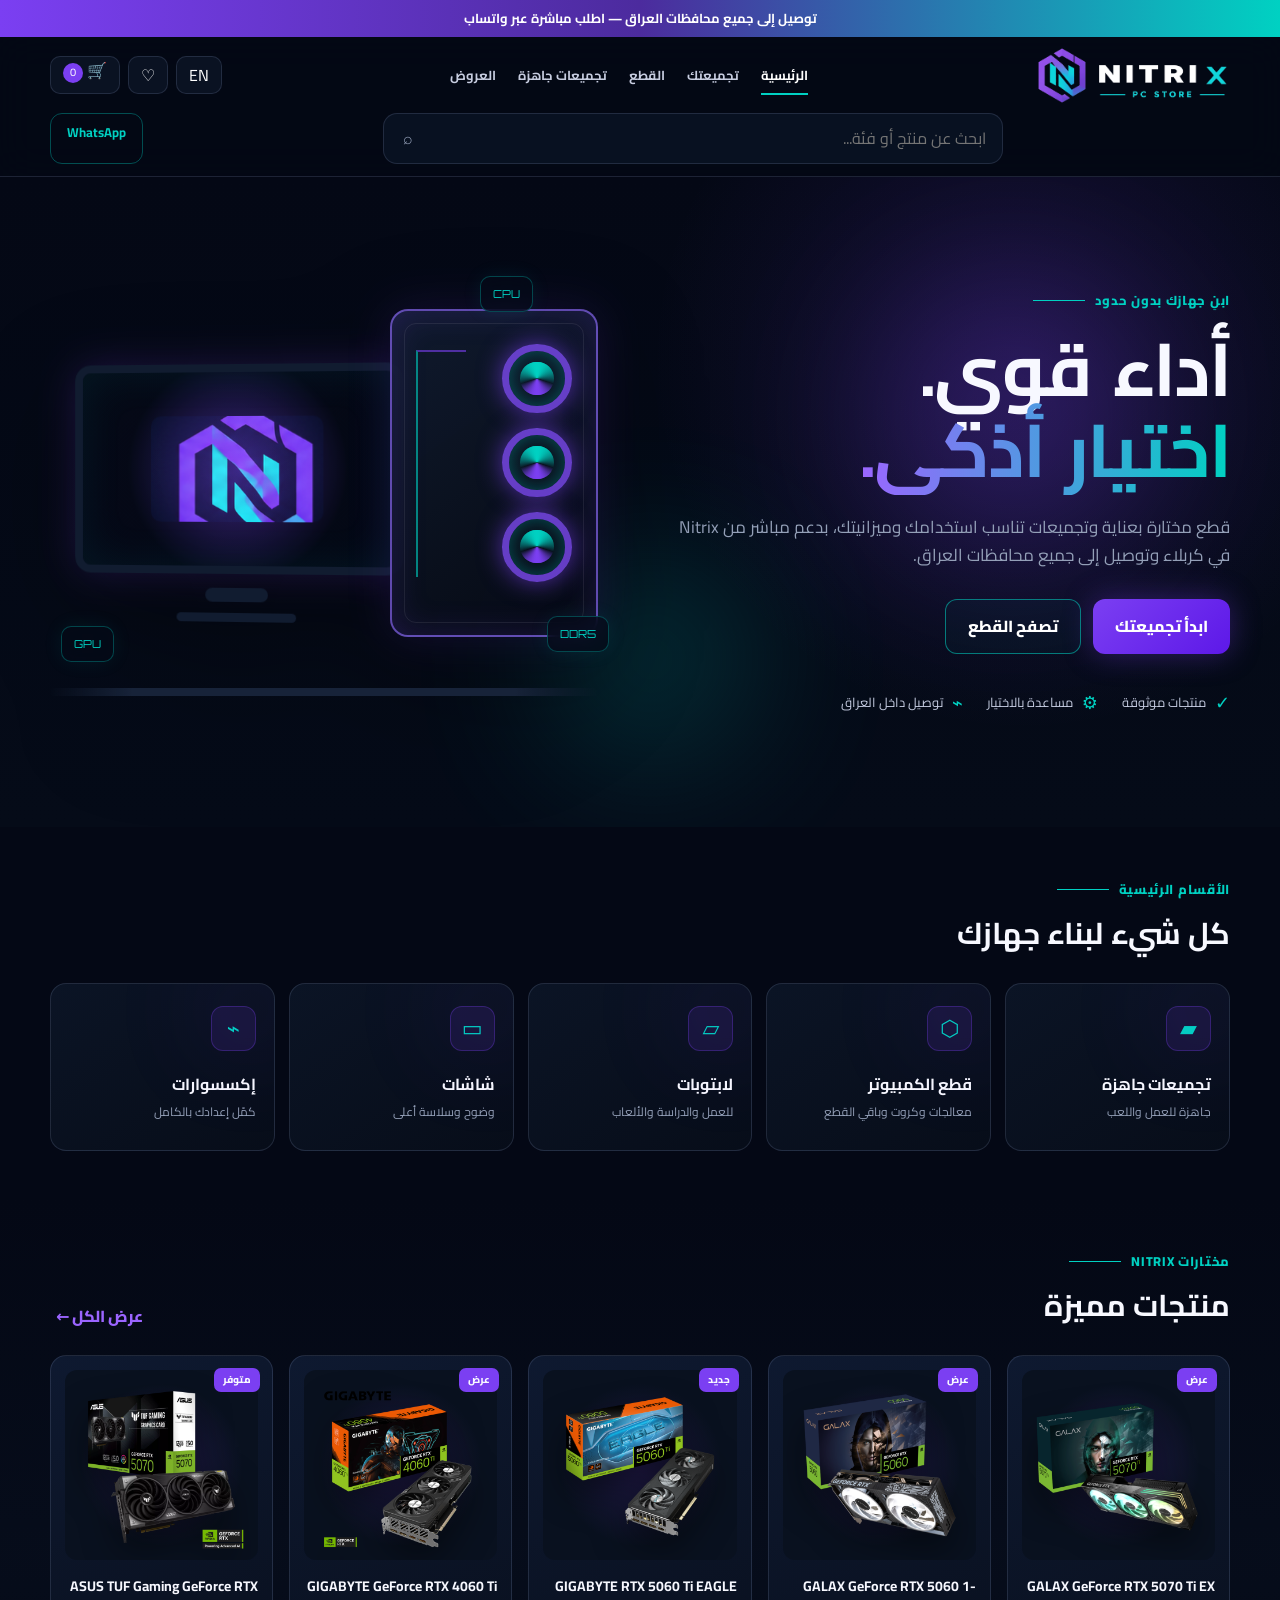
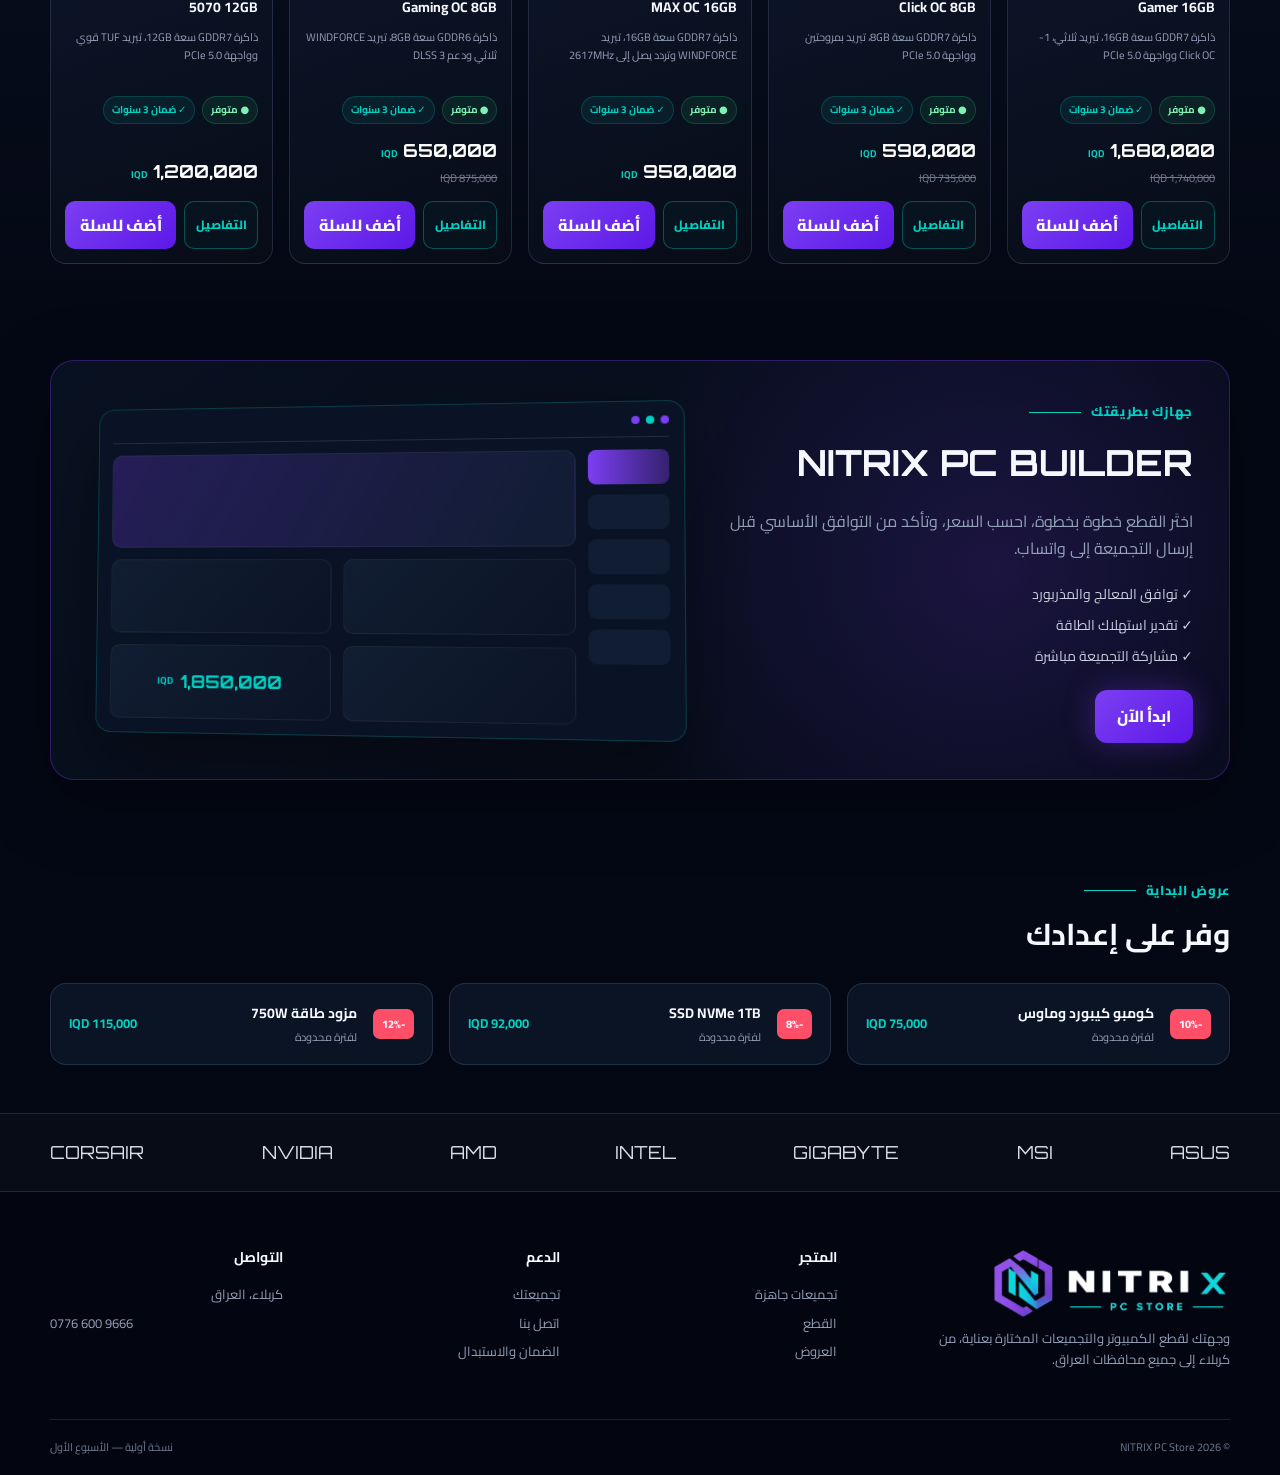
==== commit 71ce886b: "Update index.html" ====
--- a/index.html
+++ b/index.html
@@ -168,7 +168,10 @@
       </div>
       <div><h3 data-i18n="footerShop">المتجر</h3><a href="#products" data-i18n="navPrebuilt">تجميعات جاهزة</a><a href="graphics-cards.html" data-i18n="navComponents">القطع</a><a href="#deals" data-i18n="navDeals">العروض</a></div>
       <div><h3 data-i18n="footerSupport">الدعم</h3><a href="pc-builder.html" data-i18n="navBuilder">تجميعتك</a><a href="https://wa.me/9647766009666" target="_blank" data-i18n="contactUs">اتصل بنا</a><a href="#" data-i18n="warranty">الضمان والاستبدال</a></div>
-      <div><h3 data-i18n="footerContact">التواصل</h3><p>كربلاء، العراق</p><a href="tel:+9647766009666">0776 600 9666</a><a href="mailto:nitrixpc3@gmail.com">nitrixpc3@gmail.com</a><a href="https://wa.me/9647766009666" target="_blank">WhatsApp</a></div>
+      <div><h3 data-i18n="footerContact">التواصل</h3><p>كربلاء، العراق</p><a href="tel:+9647766009666" class="phone-number" dir="ltr">
+  0776 600 9666
+</a>
+      </div>
     </div>
     <div class="container footer-bottom"><span>© 2026 NITRIX PC Store</span><span data-i18n="prototypeNote">نسخة أولية — الأسبوع الأول</span></div>
   </footer>
--- a/styles.css
+++ b/styles.css
@@ -5,7 +5,7 @@
   --shadow:0 20px 70px rgba(0,0,0,.35);--radius:18px;
 }
 *{box-sizing:border-box}html{scroll-behavior:smooth}body{margin:0;background:var(--bg);color:var(--text);font-family:"Cairo",system-ui,sans-serif;line-height:1.65;overflow-x:hidden}
-a{color:inherit;text-decoration:none}button,input{font:inherit}.container{width:min(1180px,calc(100% - 32px));margin:auto}.section-pad{padding:72px 0}.section-pad.compact{padding:48px 0}.announcement{padding:8px 16px;text-align:center;background:linear-gradient(90deg,var(--purple),#4c2b9e,var(--cyan));font-size:13px;font-weight:700;color:white}.site-header{position:sticky;top:0;z-index:50;background:rgba(4,8,21,.88);backdrop-filter:blur(18px);border-bottom:1px solid var(--line)}.header-row{min-height:76px;display:flex;align-items:center;gap:24px}.brand{display:block;width:195px;min-width:195px;overflow:hidden}.brand img{display:block;width:100%;height:62px;object-fit:cover;object-position:center}.main-nav{display:flex;align-items:center;gap:22px;margin-inline:auto}.main-nav a{font-size:13px;font-weight:700;color:#c7cde0;position:relative;padding:26px 0}.main-nav a:after{content:"";position:absolute;inset-inline:0;bottom:17px;height:2px;background:var(--cyan);transform:scaleX(0);transition:.2s}.main-nav a:hover,.main-nav a.active{color:white}.main-nav a:hover:after,.main-nav a.active:after{transform:scaleX(1)}.header-actions{display:flex;gap:8px;align-items:center}.lang-btn,.icon-btn,.cart-btn,.menu-toggle{border:1px solid var(--line);background:#0a1222;color:white;border-radius:10px;min-height:38px;padding:0 12px;cursor:pointer}.cart-btn span{display:inline-grid;place-items:center;min-width:20px;height:20px;border-radius:20px;background:var(--purple);font-size:11px}.menu-toggle{display:none;font-size:20px}.search-row{display:flex;gap:12px;padding-bottom:12px}.search-box{display:flex;flex:1;max-width:620px;margin-inline:auto;background:#081121;border:1px solid var(--line);border-radius:14px;overflow:hidden}.search-box input{flex:1;background:none;border:0;outline:0;color:white;padding:11px 16px}.search-box button{width:48px;background:none;border:0;color:var(--muted);cursor:pointer}.whatsapp-mini{border:1px solid rgba(0,209,194,.35);color:var(--cyan);padding:8px 16px;border-radius:12px;font-weight:700;font-size:13px}.hero{position:relative;min-height:650px;display:flex;align-items:center;background:radial-gradient(circle at 80% 28%,rgba(123,63,242,.15),transparent 33%),linear-gradient(180deg,#040815,#050b18);overflow:hidden}.hero-grid{display:grid;grid-template-columns:1.05fr 1fr;align-items:center;gap:56px;position:relative;z-index:2}.hero-copy h1{font-family:"Orbitron","Cairo",sans-serif;font-size:clamp(42px,6vw,74px);line-height:1.1;margin:14px 0 24px;letter-spacing:-2px}.hero-copy h1 span{color:transparent;background:linear-gradient(90deg,var(--purple-2),var(--cyan));background-clip:text;-webkit-background-clip:text}.hero-copy p{max-width:620px;color:var(--muted);font-size:17px;margin-bottom:30px}.eyebrow{display:inline-flex;align-items:center;gap:10px;color:var(--cyan);font-size:13px;font-weight:800;letter-spacing:.7px;text-transform:uppercase}.eyebrow:after{content:"";width:52px;height:1px;background:var(--cyan)}.hero-actions{display:flex;gap:12px;flex-wrap:wrap}.btn{border:0;border-radius:12px;padding:13px 22px;font-weight:800;cursor:pointer;display:inline-flex;align-items:center;justify-content:center;transition:.2s}.btn-primary{background:linear-gradient(135deg,var(--purple),#5d18e8);color:white;box-shadow:0 0 30px rgba(123,63,242,.35)}.btn-primary:hover{transform:translateY(-2px);box-shadow:0 0 40px rgba(123,63,242,.5)}.btn-outline{border:1px solid rgba(0,209,194,.55);color:white;background:rgba(0,209,194,.03)}.trust-row{display:flex;gap:24px;margin-top:34px;flex-wrap:wrap}.trust-row div{display:flex;align-items:center;gap:9px;color:#c4cbe0;font-size:13px}.trust-row strong{color:var(--cyan);font-size:18px}.hero-visual{position:relative;min-height:470px}.pc-scene{position:absolute;inset:30px 0 20px;filter:drop-shadow(0 30px 50px rgba(0,0,0,.45))}.monitor{position:absolute;left:4%;top:16%;width:60%;aspect-ratio:16/10;border:8px solid #111c30;border-radius:16px;background:radial-gradient(circle at center,rgba(123,63,242,.45),rgba(4,8,21,.92) 60%),linear-gradient(135deg,#09162b,#050816);box-shadow:inset 0 0 45px rgba(0,209,194,.08),0 0 40px rgba(123,63,242,.2);display:grid;place-items:center;transform:perspective(900px) rotateY(-5deg)}.monitor img{width:55%;height:55%;object-fit:cover;border-radius:10px;mix-blend-mode:screen}.monitor-stand{position:absolute;width:20%;height:14px;background:#111c30;bottom:-36px;border-radius:10px}.monitor-stand:after{content:"";position:absolute;width:120px;height:9px;background:#111c30;left:50%;transform:translateX(-50%);top:25px;border-radius:10px}.pc-case{position:absolute;right:0;top:3%;width:38%;height:78%;border:2px solid rgba(143,107,255,.65);border-radius:18px;background:linear-gradient(145deg,rgba(17,28,48,.92),rgba(6,10,20,.95));box-shadow:inset 0 0 35px rgba(123,63,242,.18),0 0 45px rgba(123,63,242,.15);overflow:hidden}.pc-case:before{content:"";position:absolute;inset:12px;border:1px solid rgba(255,255,255,.08);border-radius:12px}.fan{position:absolute;right:12%;width:34%;aspect-ratio:1;border-radius:50%;border:7px solid rgba(132,78,255,.75);box-shadow:0 0 25px rgba(123,63,242,.65),inset 0 0 18px rgba(0,209,194,.35)}.fan:before,.fan:after{content:"";position:absolute;inset:20%;border-radius:50%;background:conic-gradient(var(--cyan),transparent 30%,var(--purple),transparent 70%,var(--cyan));animation:spin 4s linear infinite}.fan-one{top:10%}.fan-two{top:36%}.fan-three{top:62%}.case-line{position:absolute;left:12%;top:12%;width:24%;height:70%;border-left:2px solid var(--cyan);border-top:2px solid var(--purple);opacity:.6}.desk-line{position:absolute;left:0;right:0;bottom:5%;height:8px;border-radius:10px;background:linear-gradient(90deg,transparent,#172339 15%,#172339 85%,transparent)}.floating-chip{position:absolute;padding:8px 12px;border:1px solid rgba(0,209,194,.3);background:rgba(5,11,24,.72);backdrop-filter:blur(8px);border-radius:10px;color:var(--cyan);font-family:"Orbitron";font-size:11px;box-shadow:0 0 20px rgba(0,209,194,.08)}.chip-one{left:2%;bottom:16%}.chip-two{right:12%;top:2%}.chip-three{right:-2%;bottom:18%}.hero-glow{position:absolute;border-radius:50%;filter:blur(80px);opacity:.25}.hero-glow-one{width:280px;height:280px;background:var(--purple);right:10%;top:15%}.hero-glow-two{width:180px;height:180px;background:var(--cyan);right:42%;bottom:12%}@keyframes spin{to{transform:rotate(360deg)}}.section-head{display:flex;align-items:end;justify-content:space-between;gap:20px;margin-bottom:24px}.section-head h2{margin:8px 0 0;font-size:30px}.text-link{border:0;background:none;color:var(--purple-2);font-weight:800;cursor:pointer}.category-grid{display:grid;grid-template-columns:repeat(5,1fr);gap:14px}.category-card{padding:22px 18px;background:linear-gradient(145deg,var(--card),#070d19);border:1px solid var(--line);border-radius:16px;min-height:168px;position:relative;overflow:hidden;transition:.25s}.category-card:before{content:"";position:absolute;width:90px;height:90px;border-radius:50%;background:var(--purple);filter:blur(55px);opacity:.12;top:-20px;right:-20px}.category-card:hover{transform:translateY(-5px);border-color:rgba(123,63,242,.6)}.cat-icon{display:grid;place-items:center;width:45px;height:45px;border-radius:12px;background:rgba(123,63,242,.12);border:1px solid rgba(123,63,242,.3);color:var(--cyan);font-size:22px}.category-card h3{font-size:16px;margin:20px 0 5px}.category-card p{margin:0;color:var(--muted);font-size:12px}.products-section{background:linear-gradient(180deg,transparent,rgba(8,16,31,.55),transparent)}.product-grid{display:grid;grid-template-columns:repeat(auto-fit,minmax(205px,1fr));gap:16px}.product-card{background:linear-gradient(160deg,var(--card-2),#070c17);border:1px solid var(--line);border-radius:16px;padding:14px;position:relative;display:flex;flex-direction:column;min-height:445px;transition:.25s}.product-card:hover{transform:translateY(-5px);border-color:rgba(123,63,242,.55);box-shadow:0 20px 55px rgba(0,0,0,.28)}.product-badge{position:absolute;top:12px;right:12px;padding:4px 9px;border-radius:7px;background:var(--purple);font-size:10px;font-weight:800;z-index:2}.product-visual{height:190px;border-radius:12px;background:radial-gradient(circle,rgba(123,63,242,.22),transparent 60%),#09111f;display:grid;place-items:center;margin-bottom:16px;overflow:hidden;padding:10px}.product-visual img{width:100%;height:100%;object-fit:contain;filter:drop-shadow(0 16px 18px rgba(0,0,0,.45));transition:.25s}.product-card:hover .product-visual img{transform:scale(1.035)}.product-card h3{font-size:14px;margin:0 0 8px;line-height:1.55;min-height:44px}.product-specs{margin:0 0 12px;color:var(--muted);font-size:11px;line-height:1.7;min-height:56px}.product-meta{display:flex;flex-wrap:wrap;gap:7px;margin-bottom:12px}.stock-pill,.warranty-pill{display:inline-flex;align-items:center;padding:5px 8px;border-radius:999px;font-size:10px;font-weight:700}.stock-pill{color:#7ef2b5;background:rgba(31,197,120,.1);border:1px solid rgba(31,197,120,.24)}.warranty-pill{color:var(--cyan);background:rgba(0,209,194,.08);border:1px solid rgba(0,209,194,.2)}.price-wrap{margin-top:auto}.price{font-family:"Orbitron";font-size:18px;font-weight:700;color:white}.price small{font-size:10px;color:var(--cyan);font-family:"Cairo"}.old-price{margin-top:3px;color:#717c91;font-size:11px;text-decoration:line-through}.add-btn{margin-top:14px;width:100%;background:linear-gradient(135deg,var(--purple),#5d18e8);border:0;color:white;padding:11px;border-radius:10px;font-weight:800;cursor:pointer}.add-btn:hover{filter:brightness(1.12)}.builder-card{display:grid;grid-template-columns:.9fr 1.1fr;align-items:center;gap:32px;padding:36px;border:1px solid rgba(123,63,242,.32);border-radius:24px;background:radial-gradient(circle at 80% 50%,rgba(123,63,242,.18),transparent 40%),linear-gradient(135deg,#081121,#050916);overflow:hidden;box-shadow:var(--shadow)}.builder-copy h2{font-family:"Orbitron";font-size:36px;margin:9px 0 12px}.builder-copy p{color:var(--muted)}.builder-points{display:grid;gap:8px;margin:22px 0}.builder-points span{color:#cad0df;font-size:14px}.builder-ui{background:#091325;border:1px solid rgba(0,209,194,.22);border-radius:16px;padding:14px;transform:perspective(1000px) rotateY(-6deg) rotateX(2deg);box-shadow:0 30px 80px rgba(0,0,0,.4)}.builder-top{display:flex;gap:6px;padding-bottom:12px;border-bottom:1px solid var(--line)}.builder-top i{width:8px;height:8px;border-radius:50%;background:var(--purple)}.builder-top i:nth-child(2){background:var(--cyan)}.builder-layout{display:grid;grid-template-columns:78px 1fr;gap:12px;padding-top:12px}.builder-sidebar{display:grid;align-content:start;gap:10px}.builder-sidebar span{height:34px;border-radius:8px;background:#111d32}.builder-sidebar span:first-child{background:linear-gradient(90deg,var(--purple),#34216f)}.builder-main{display:grid;gap:12px}.ui-row{display:grid;grid-template-columns:1fr 1fr;gap:12px}.ui-card{height:75px;border-radius:10px;background:linear-gradient(135deg,#111d32,#0b1425);border:1px solid rgba(255,255,255,.05)}.ui-card.wide{height:95px;background:linear-gradient(120deg,rgba(123,63,242,.25),#111d32)}.ui-card.price{display:flex;align-items:center;justify-content:center;gap:8px;color:var(--cyan)}.deals-grid{display:grid;grid-template-columns:repeat(3,1fr);gap:16px}.deal-card{display:grid;grid-template-columns:auto 1fr auto;align-items:center;gap:16px;padding:18px;background:var(--card);border:1px solid var(--line);border-radius:16px}.deal-card>span{background:var(--danger);padding:6px 9px;border-radius:7px;font-weight:800;font-size:11px}.deal-card h3{margin:0;font-size:14px}.deal-card p{margin:2px 0 0;color:var(--muted);font-size:11px}.deal-card strong{color:var(--cyan);font-size:13px}.brands-strip{border-block:1px solid var(--line);background:#070c16}.brands-row{display:flex;gap:44px;justify-content:space-between;align-items:center;overflow:auto;padding:24px 0;font-family:"Orbitron";color:#d9ddea;font-size:18px;white-space:nowrap}.site-footer{padding-top:54px;background:#030610}.footer-grid{display:grid;grid-template-columns:1.5fr repeat(3,1fr);gap:44px}.footer-brand img{width:240px;height:80px;object-fit:cover}.footer-brand p{max-width:310px;color:var(--muted)}.footer-grid h3{font-size:14px;margin:0 0 15px}.footer-grid a,.footer-grid p{display:block;color:var(--muted);font-size:13px;margin:7px 0}.footer-grid a:hover{color:var(--cyan)}.footer-bottom{margin-top:42px;padding:18px 0;border-top:1px solid var(--line);display:flex;justify-content:space-between;color:#6f7990;font-size:11px}.toast{position:fixed;bottom:24px;left:50%;transform:translate(-50%,30px);background:#111a2d;border:1px solid rgba(0,209,194,.35);color:white;padding:12px 18px;border-radius:12px;opacity:0;pointer-events:none;transition:.25s;z-index:99}.toast.show{opacity:1;transform:translate(-50%,0)}
+a{color:inherit;text-decoration:none}button,input{font:inherit}.container{width:min(1180px,calc(100% - 32px));margin:auto}.section-pad{padding:72px 0}.section-pad.compact{padding:48px 0}.announcement{padding:8px 16px;text-align:center;background:linear-gradient(90deg,var(--purple),#4c2b9e,var(--cyan));font-size:13px;font-weight:700;color:white}.site-header{position:sticky;top:0;z-index:50;background:rgba(4,8,21,.88);backdrop-filter:blur(18px);border-bottom:1px solid var(--line)}.header-row{min-height:76px;display:flex;align-items:center;gap:24px}.brand{display:block;width:195px;min-width:195px;overflow:visible;background:transparent}.brand img{display:block;width:100%;height:auto;max-height:62px;object-fit:contain;object-position:center;background:transparent}.main-nav{display:flex;align-items:center;gap:22px;margin-inline:auto}.main-nav a{font-size:13px;font-weight:700;color:#c7cde0;position:relative;padding:26px 0}.main-nav a:after{content:"";position:absolute;inset-inline:0;bottom:17px;height:2px;background:var(--cyan);transform:scaleX(0);transition:.2s}.main-nav a:hover,.main-nav a.active{color:white}.main-nav a:hover:after,.main-nav a.active:after{transform:scaleX(1)}.header-actions{display:flex;gap:8px;align-items:center}.lang-btn,.icon-btn,.cart-btn,.menu-toggle{border:1px solid var(--line);background:#0a1222;color:white;border-radius:10px;min-height:38px;padding:0 12px;cursor:pointer}.cart-btn span{display:inline-grid;place-items:center;min-width:20px;height:20px;border-radius:20px;background:var(--purple);font-size:11px}.menu-toggle{display:none;font-size:20px}.search-row{display:flex;gap:12px;padding-bottom:12px}.search-box{display:flex;flex:1;max-width:620px;margin-inline:auto;background:#081121;border:1px solid var(--line);border-radius:14px;overflow:hidden}.search-box input{flex:1;background:none;border:0;outline:0;color:white;padding:11px 16px}.search-box button{width:48px;background:none;border:0;color:var(--muted);cursor:pointer}.whatsapp-mini{border:1px solid rgba(0,209,194,.35);color:var(--cyan);padding:8px 16px;border-radius:12px;font-weight:700;font-size:13px}.hero{position:relative;min-height:650px;display:flex;align-items:center;background:radial-gradient(circle at 80% 28%,rgba(123,63,242,.15),transparent 33%),linear-gradient(180deg,#040815,#050b18);overflow:hidden}.hero-grid{display:grid;grid-template-columns:1.05fr 1fr;align-items:center;gap:56px;position:relative;z-index:2}.hero-copy h1{font-family:"Orbitron","Cairo",sans-serif;font-size:clamp(42px,6vw,74px);line-height:1.1;margin:14px 0 24px;letter-spacing:-2px}.hero-copy h1 span{color:transparent;background:linear-gradient(90deg,var(--purple-2),var(--cyan));background-clip:text;-webkit-background-clip:text}.hero-copy p{max-width:620px;color:var(--muted);font-size:17px;margin-bottom:30px}.eyebrow{display:inline-flex;align-items:center;gap:10px;color:var(--cyan);font-size:13px;font-weight:800;letter-spacing:.7px;text-transform:uppercase}.eyebrow:after{content:"";width:52px;height:1px;background:var(--cyan)}.hero-actions{display:flex;gap:12px;flex-wrap:wrap}.btn{border:0;border-radius:12px;padding:13px 22px;font-weight:800;cursor:pointer;display:inline-flex;align-items:center;justify-content:center;transition:.2s}.btn-primary{background:linear-gradient(135deg,var(--purple),#5d18e8);color:white;box-shadow:0 0 30px rgba(123,63,242,.35)}.btn-primary:hover{transform:translateY(-2px);box-shadow:0 0 40px rgba(123,63,242,.5)}.btn-outline{border:1px solid rgba(0,209,194,.55);color:white;background:rgba(0,209,194,.03)}.trust-row{display:flex;gap:24px;margin-top:34px;flex-wrap:wrap}.trust-row div{display:flex;align-items:center;gap:9px;color:#c4cbe0;font-size:13px}.trust-row strong{color:var(--cyan);font-size:18px}.hero-visual{position:relative;min-height:470px}.pc-scene{position:absolute;inset:30px 0 20px;filter:drop-shadow(0 30px 50px rgba(0,0,0,.45))}.monitor{position:absolute;left:4%;top:16%;width:60%;aspect-ratio:16/10;border:8px solid #111c30;border-radius:16px;background:radial-gradient(circle at center,rgba(123,63,242,.45),rgba(4,8,21,.92) 60%),linear-gradient(135deg,#09162b,#050816);box-shadow:inset 0 0 45px rgba(0,209,194,.08),0 0 40px rgba(123,63,242,.2);display:grid;place-items:center;transform:perspective(900px) rotateY(-5deg)}.monitor img{width:55%;height:55%;object-fit:cover;border-radius:10px;mix-blend-mode:screen}.monitor-stand{position:absolute;width:20%;height:14px;background:#111c30;bottom:-36px;border-radius:10px}.monitor-stand:after{content:"";position:absolute;width:120px;height:9px;background:#111c30;left:50%;transform:translateX(-50%);top:25px;border-radius:10px}.pc-case{position:absolute;right:0;top:3%;width:38%;height:78%;border:2px solid rgba(143,107,255,.65);border-radius:18px;background:linear-gradient(145deg,rgba(17,28,48,.92),rgba(6,10,20,.95));box-shadow:inset 0 0 35px rgba(123,63,242,.18),0 0 45px rgba(123,63,242,.15);overflow:hidden}.pc-case:before{content:"";position:absolute;inset:12px;border:1px solid rgba(255,255,255,.08);border-radius:12px}.fan{position:absolute;right:12%;width:34%;aspect-ratio:1;border-radius:50%;border:7px solid rgba(132,78,255,.75);box-shadow:0 0 25px rgba(123,63,242,.65),inset 0 0 18px rgba(0,209,194,.35)}.fan:before,.fan:after{content:"";position:absolute;inset:20%;border-radius:50%;background:conic-gradient(var(--cyan),transparent 30%,var(--purple),transparent 70%,var(--cyan));animation:spin 4s linear infinite}.fan-one{top:10%}.fan-two{top:36%}.fan-three{top:62%}.case-line{position:absolute;left:12%;top:12%;width:24%;height:70%;border-left:2px solid var(--cyan);border-top:2px solid var(--purple);opacity:.6}.desk-line{position:absolute;left:0;right:0;bottom:5%;height:8px;border-radius:10px;background:linear-gradient(90deg,transparent,#172339 15%,#172339 85%,transparent)}.floating-chip{position:absolute;padding:8px 12px;border:1px solid rgba(0,209,194,.3);background:rgba(5,11,24,.72);backdrop-filter:blur(8px);border-radius:10px;color:var(--cyan);font-family:"Orbitron";font-size:11px;box-shadow:0 0 20px rgba(0,209,194,.08)}.chip-one{left:2%;bottom:16%}.chip-two{right:12%;top:2%}.chip-three{right:-2%;bottom:18%}.hero-glow{position:absolute;border-radius:50%;filter:blur(80px);opacity:.25}.hero-glow-one{width:280px;height:280px;background:var(--purple);right:10%;top:15%}.hero-glow-two{width:180px;height:180px;background:var(--cyan);right:42%;bottom:12%}@keyframes spin{to{transform:rotate(360deg)}}.section-head{display:flex;align-items:end;justify-content:space-between;gap:20px;margin-bottom:24px}.section-head h2{margin:8px 0 0;font-size:30px}.text-link{border:0;background:none;color:var(--purple-2);font-weight:800;cursor:pointer}.category-grid{display:grid;grid-template-columns:repeat(5,1fr);gap:14px}.category-card{padding:22px 18px;background:linear-gradient(145deg,var(--card),#070d19);border:1px solid var(--line);border-radius:16px;min-height:168px;position:relative;overflow:hidden;transition:.25s}.category-card:before{content:"";position:absolute;width:90px;height:90px;border-radius:50%;background:var(--purple);filter:blur(55px);opacity:.12;top:-20px;right:-20px}.category-card:hover{transform:translateY(-5px);border-color:rgba(123,63,242,.6)}.cat-icon{display:grid;place-items:center;width:45px;height:45px;border-radius:12px;background:rgba(123,63,242,.12);border:1px solid rgba(123,63,242,.3);color:var(--cyan);font-size:22px}.category-card h3{font-size:16px;margin:20px 0 5px}.category-card p{margin:0;color:var(--muted);font-size:12px}.products-section{background:linear-gradient(180deg,transparent,rgba(8,16,31,.55),transparent)}.product-grid{display:grid;grid-template-columns:repeat(auto-fit,minmax(205px,1fr));gap:16px}.product-card{background:linear-gradient(160deg,var(--card-2),#070c17);border:1px solid var(--line);border-radius:16px;padding:14px;position:relative;display:flex;flex-direction:column;min-height:445px;transition:.25s}.product-card:hover{transform:translateY(-5px);border-color:rgba(123,63,242,.55);box-shadow:0 20px 55px rgba(0,0,0,.28)}.product-badge{position:absolute;top:12px;right:12px;padding:4px 9px;border-radius:7px;background:var(--purple);font-size:10px;font-weight:800;z-index:2}.product-visual{height:190px;border-radius:12px;background:radial-gradient(circle,rgba(123,63,242,.22),transparent 60%),#09111f;display:grid;place-items:center;margin-bottom:16px;overflow:hidden;padding:10px}.product-visual img{width:100%;height:100%;object-fit:contain;filter:drop-shadow(0 16px 18px rgba(0,0,0,.45));transition:.25s}.product-card:hover .product-visual img{transform:scale(1.035)}.product-card h3{font-size:14px;margin:0 0 8px;line-height:1.55;min-height:44px}.product-specs{margin:0 0 12px;color:var(--muted);font-size:11px;line-height:1.7;min-height:56px}.product-meta{display:flex;flex-wrap:wrap;gap:7px;margin-bottom:12px}.stock-pill,.warranty-pill{display:inline-flex;align-items:center;padding:5px 8px;border-radius:999px;font-size:10px;font-weight:700}.stock-pill{color:#7ef2b5;background:rgba(31,197,120,.1);border:1px solid rgba(31,197,120,.24)}.warranty-pill{color:var(--cyan);background:rgba(0,209,194,.08);border:1px solid rgba(0,209,194,.2)}.price-wrap{margin-top:auto}.price{font-family:"Orbitron";font-size:18px;font-weight:700;color:white}.price small{font-size:10px;color:var(--cyan);font-family:"Cairo"}.old-price{margin-top:3px;color:#717c91;font-size:11px;text-decoration:line-through}.add-btn{margin-top:14px;width:100%;background:linear-gradient(135deg,var(--purple),#5d18e8);border:0;color:white;padding:11px;border-radius:10px;font-weight:800;cursor:pointer}.add-btn:hover{filter:brightness(1.12)}.builder-card{display:grid;grid-template-columns:.9fr 1.1fr;align-items:center;gap:32px;padding:36px;border:1px solid rgba(123,63,242,.32);border-radius:24px;background:radial-gradient(circle at 80% 50%,rgba(123,63,242,.18),transparent 40%),linear-gradient(135deg,#081121,#050916);overflow:hidden;box-shadow:var(--shadow)}.builder-copy h2{font-family:"Orbitron";font-size:36px;margin:9px 0 12px}.builder-copy p{color:var(--muted)}.builder-points{display:grid;gap:8px;margin:22px 0}.builder-points span{color:#cad0df;font-size:14px}.builder-ui{background:#091325;border:1px solid rgba(0,209,194,.22);border-radius:16px;padding:14px;transform:perspective(1000px) rotateY(-6deg) rotateX(2deg);box-shadow:0 30px 80px rgba(0,0,0,.4)}.builder-top{display:flex;gap:6px;padding-bottom:12px;border-bottom:1px solid var(--line)}.builder-top i{width:8px;height:8px;border-radius:50%;background:var(--purple)}.builder-top i:nth-child(2){background:var(--cyan)}.builder-layout{display:grid;grid-template-columns:78px 1fr;gap:12px;padding-top:12px}.builder-sidebar{display:grid;align-content:start;gap:10px}.builder-sidebar span{height:34px;border-radius:8px;background:#111d32}.builder-sidebar span:first-child{background:linear-gradient(90deg,var(--purple),#34216f)}.builder-main{display:grid;gap:12px}.ui-row{display:grid;grid-template-columns:1fr 1fr;gap:12px}.ui-card{height:75px;border-radius:10px;background:linear-gradient(135deg,#111d32,#0b1425);border:1px solid rgba(255,255,255,.05)}.ui-card.wide{height:95px;background:linear-gradient(120deg,rgba(123,63,242,.25),#111d32)}.ui-card.price{display:flex;align-items:center;justify-content:center;gap:8px;color:var(--cyan)}.deals-grid{display:grid;grid-template-columns:repeat(3,1fr);gap:16px}.deal-card{display:grid;grid-template-columns:auto 1fr auto;align-items:center;gap:16px;padding:18px;background:var(--card);border:1px solid var(--line);border-radius:16px}.deal-card>span{background:var(--danger);padding:6px 9px;border-radius:7px;font-weight:800;font-size:11px}.deal-card h3{margin:0;font-size:14px}.deal-card p{margin:2px 0 0;color:var(--muted);font-size:11px}.deal-card strong{color:var(--cyan);font-size:13px}.brands-strip{border-block:1px solid var(--line);background:#070c16}.brands-row{display:flex;gap:44px;justify-content:space-between;align-items:center;overflow:auto;padding:24px 0;font-family:"Orbitron";color:#d9ddea;font-size:18px;white-space:nowrap}.site-footer{padding-top:54px;background:#030610}.footer-grid{display:grid;grid-template-columns:1.5fr repeat(3,1fr);gap:44px}.footer-brand img{display:block;width:240px;height:auto;max-height:80px;object-fit:contain;background:transparent}.footer-brand p{max-width:310px;color:var(--muted)}.footer-grid h3{font-size:14px;margin:0 0 15px}.footer-grid a,.footer-grid p{display:block;color:var(--muted);font-size:13px;margin:7px 0}.footer-grid a:hover{color:var(--cyan)}.footer-bottom{margin-top:42px;padding:18px 0;border-top:1px solid var(--line);display:flex;justify-content:space-between;color:#6f7990;font-size:11px}.toast{position:fixed;bottom:24px;left:50%;transform:translate(-50%,30px);background:#111a2d;border:1px solid rgba(0,209,194,.35);color:white;padding:12px 18px;border-radius:12px;opacity:0;pointer-events:none;transition:.25s;z-index:99}.toast.show{opacity:1;transform:translate(-50%,0)}
 @media(max-width:1000px){.main-nav{position:fixed;top:120px;left:16px;right:16px;background:#08101f;border:1px solid var(--line);border-radius:16px;padding:12px;display:none;flex-direction:column;align-items:stretch}.main-nav.open{display:flex}.main-nav a{padding:10px}.main-nav a:after{display:none}.menu-toggle{display:block}.header-row{gap:10px}.brand{margin-inline-end:auto}.hero-grid,.builder-card{grid-template-columns:1fr}.hero-visual{min-height:420px}.category-grid{grid-template-columns:repeat(3,1fr)}.product-grid{grid-template-columns:repeat(2,1fr)}.footer-grid{grid-template-columns:repeat(2,1fr)}}
 @media(max-width:650px){.container{width:min(100% - 22px,1180px)}.section-pad{padding:52px 0}.section-pad.compact{padding:36px 0}.announcement{font-size:11px}.header-row{min-height:66px}.brand{width:145px;min-width:145px}.brand img{height:52px}.header-actions .icon-btn{display:none}.search-row{padding-bottom:10px}.whatsapp-mini{display:none}.hero{min-height:auto}.hero-grid{gap:20px}.hero-copy h1{font-size:39px;letter-spacing:-1px}.hero-copy p{font-size:15px}.hero-visual{min-height:330px}.category-grid{grid-template-columns:repeat(2,1fr)}.category-card{min-height:150px}.product-grid{grid-template-columns:1fr}.product-card{min-height:430px}.builder-card{padding:22px}.builder-copy h2{font-size:27px}.builder-ui{transform:none}.deals-grid{grid-template-columns:1fr}.deal-card{grid-template-columns:auto 1fr}.deal-card strong{grid-column:2}.footer-grid{grid-template-columns:1fr 1fr;gap:25px}.footer-brand{grid-column:1/-1}.footer-bottom{flex-direction:column;gap:6px}.trust-row{gap:14px}.monitor{width:62%}.pc-case{width:38%}}
 .product-actions-row{display:grid;grid-template-columns:.8fr 1.2fr;gap:8px;margin-top:14px}.product-actions-row .add-btn{margin-top:0}.details-btn{display:flex;align-items:center;justify-content:center;border:1px solid rgba(0,209,194,.34);color:var(--cyan);border-radius:10px;padding:10px 8px;font-size:12px;font-weight:800;background:rgba(0,209,194,.03)}.details-btn:hover{background:rgba(0,209,194,.1)}
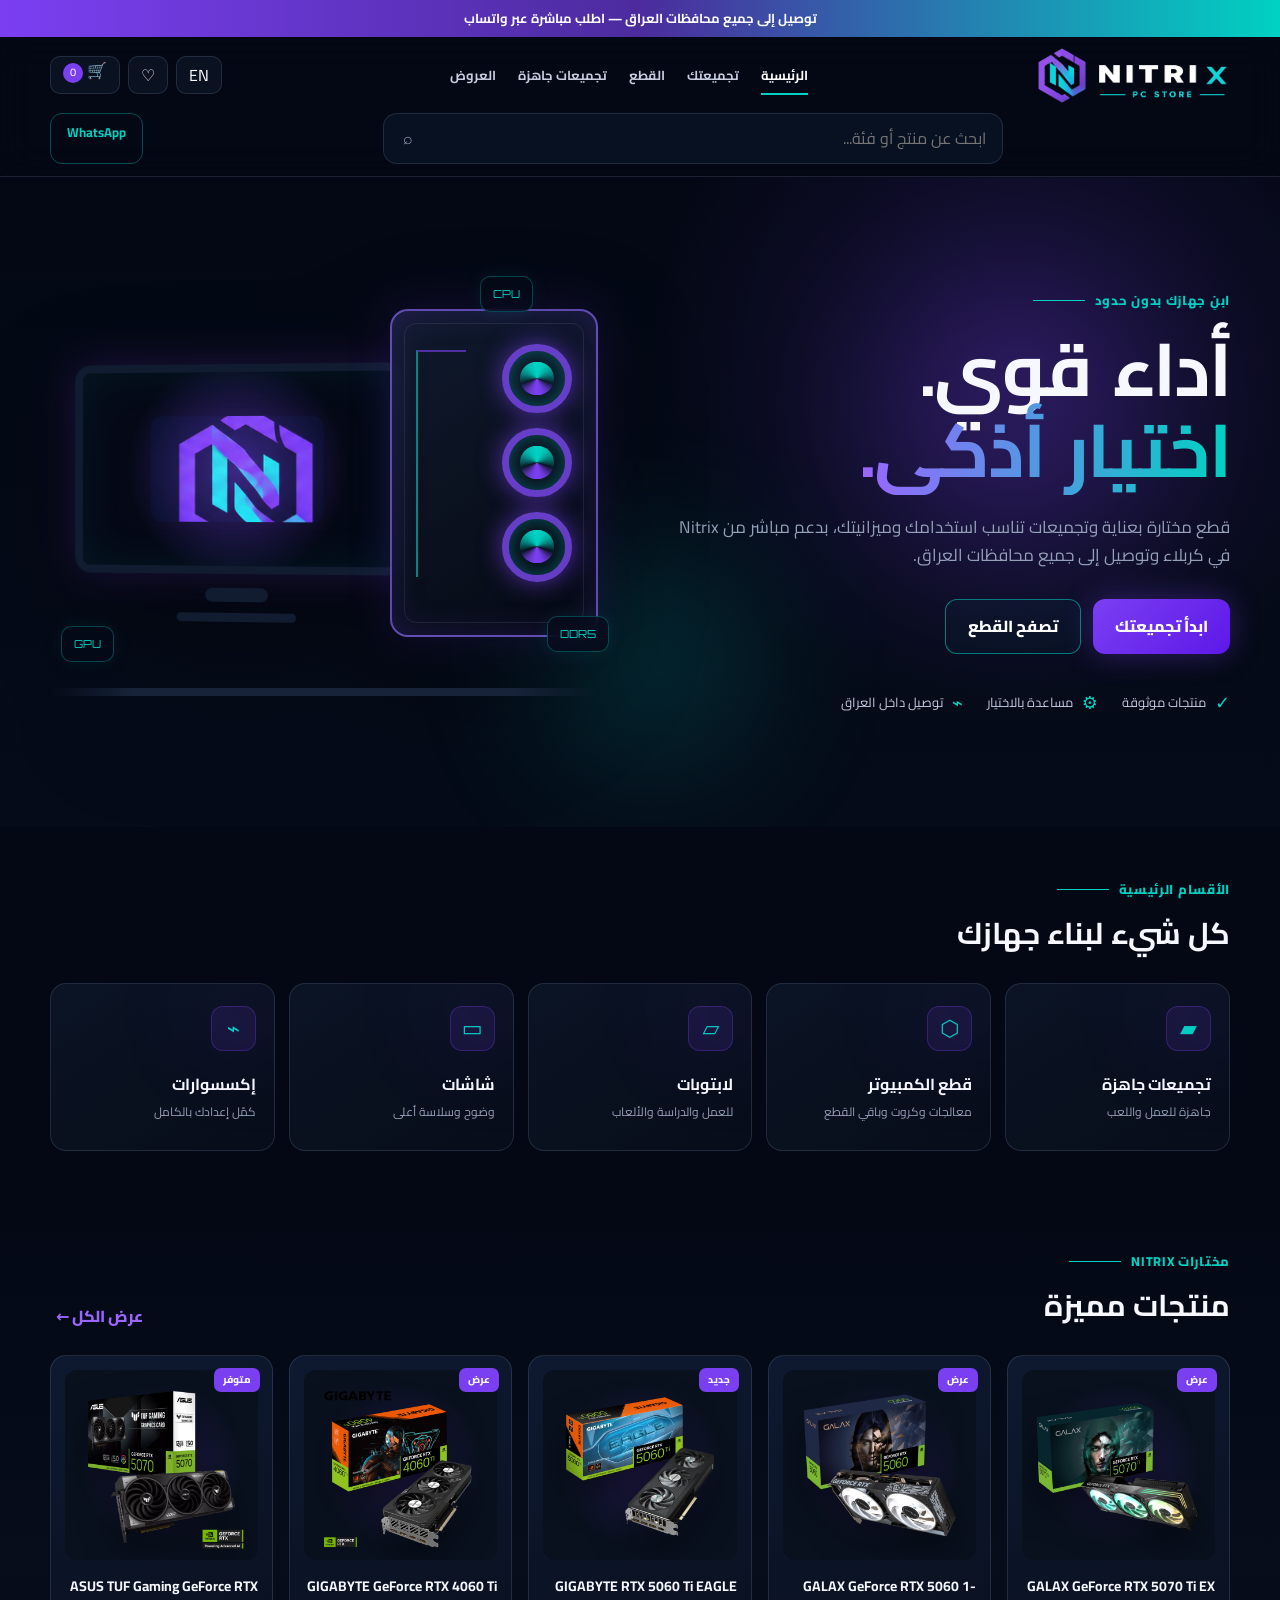
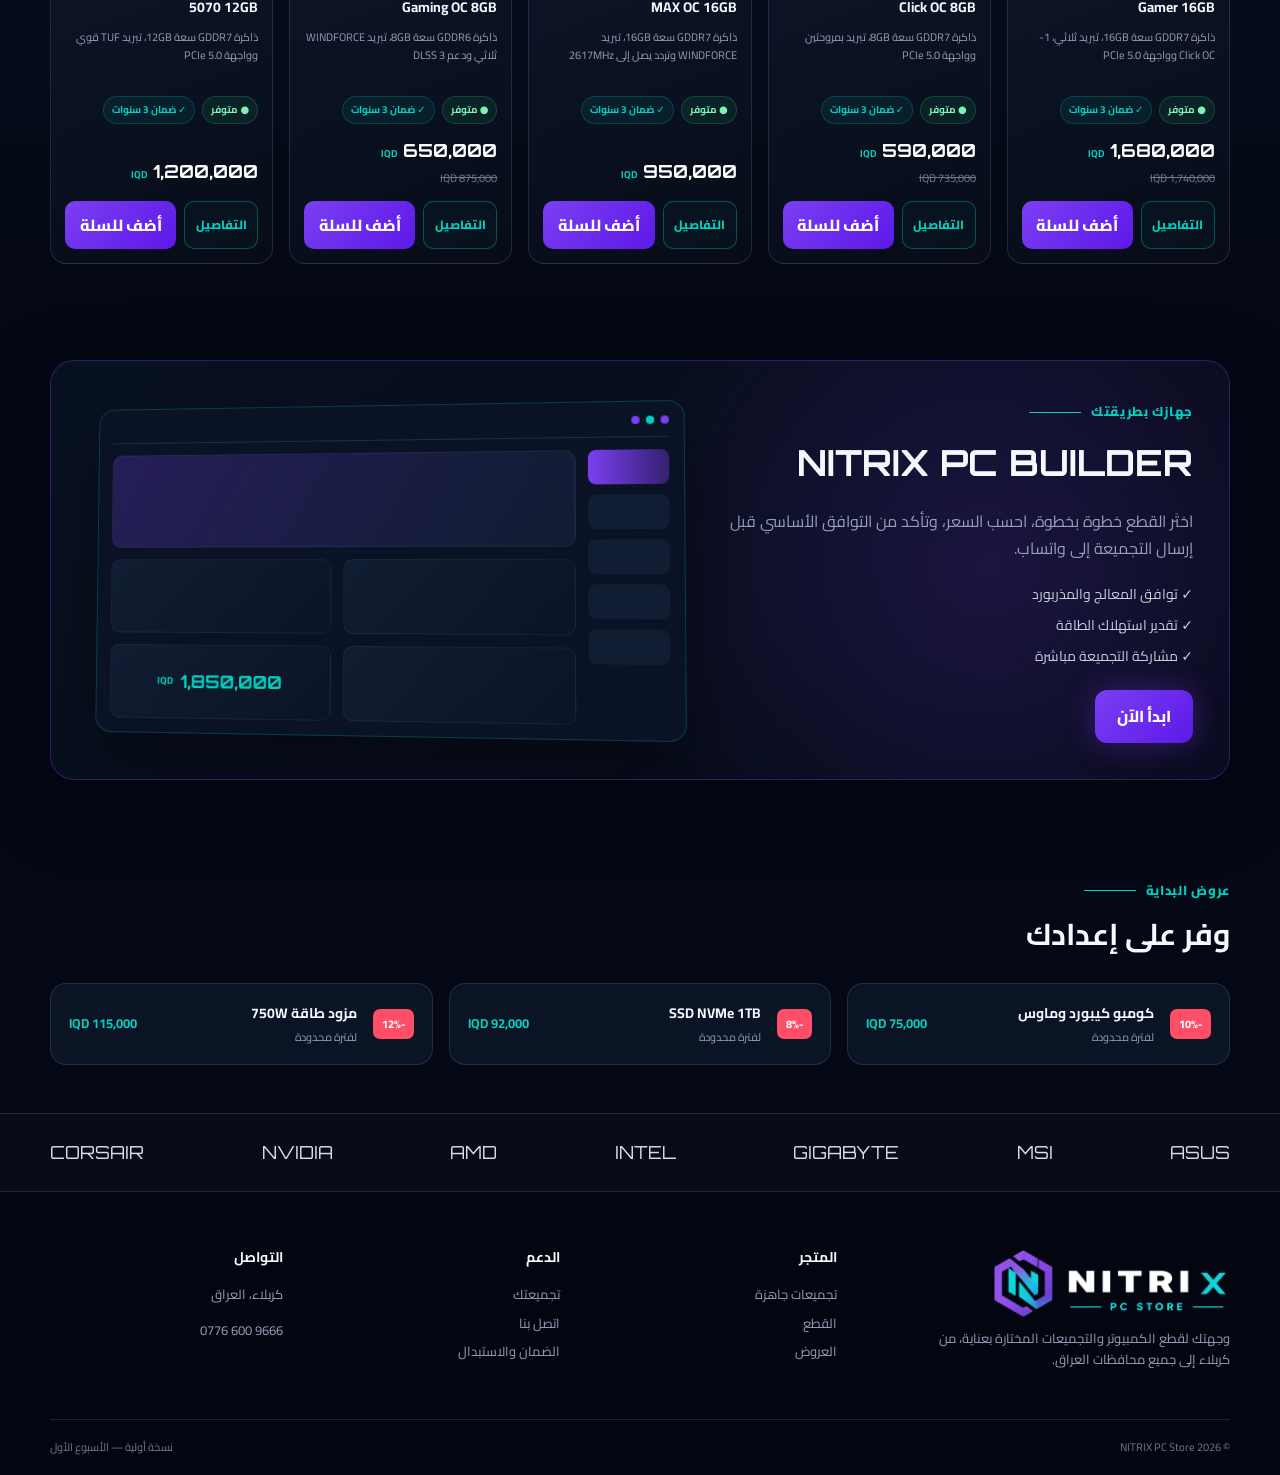
==== commit 116ca983: "Update index.html" ====
--- a/index.html
+++ b/index.html
@@ -168,9 +168,7 @@
       </div>
       <div><h3 data-i18n="footerShop">المتجر</h3><a href="#products" data-i18n="navPrebuilt">تجميعات جاهزة</a><a href="graphics-cards.html" data-i18n="navComponents">القطع</a><a href="#deals" data-i18n="navDeals">العروض</a></div>
       <div><h3 data-i18n="footerSupport">الدعم</h3><a href="pc-builder.html" data-i18n="navBuilder">تجميعتك</a><a href="https://wa.me/9647766009666" target="_blank" data-i18n="contactUs">اتصل بنا</a><a href="#" data-i18n="warranty">الضمان والاستبدال</a></div>
-      <div><h3 data-i18n="footerContact">التواصل</h3><p>كربلاء، العراق</p><a href="tel:+9647766009666" class="phone-number" dir="ltr">
-  0776 600 9666
-</a>
+      <div><h3 data-i18n="footerContact">التواصل</h3><p>كربلاء، العراق</p><a href="tel:+9647766009666" style="direction:ltr; unicode-bidi:isolate; display:inline-block;"><bdi dir="ltr">0776&nbsp;600&nbsp;9666</bdi></a>
       </div>
     </div>
     <div class="container footer-bottom"><span>© 2026 NITRIX PC Store</span><span data-i18n="prototypeNote">نسخة أولية — الأسبوع الأول</span></div>
